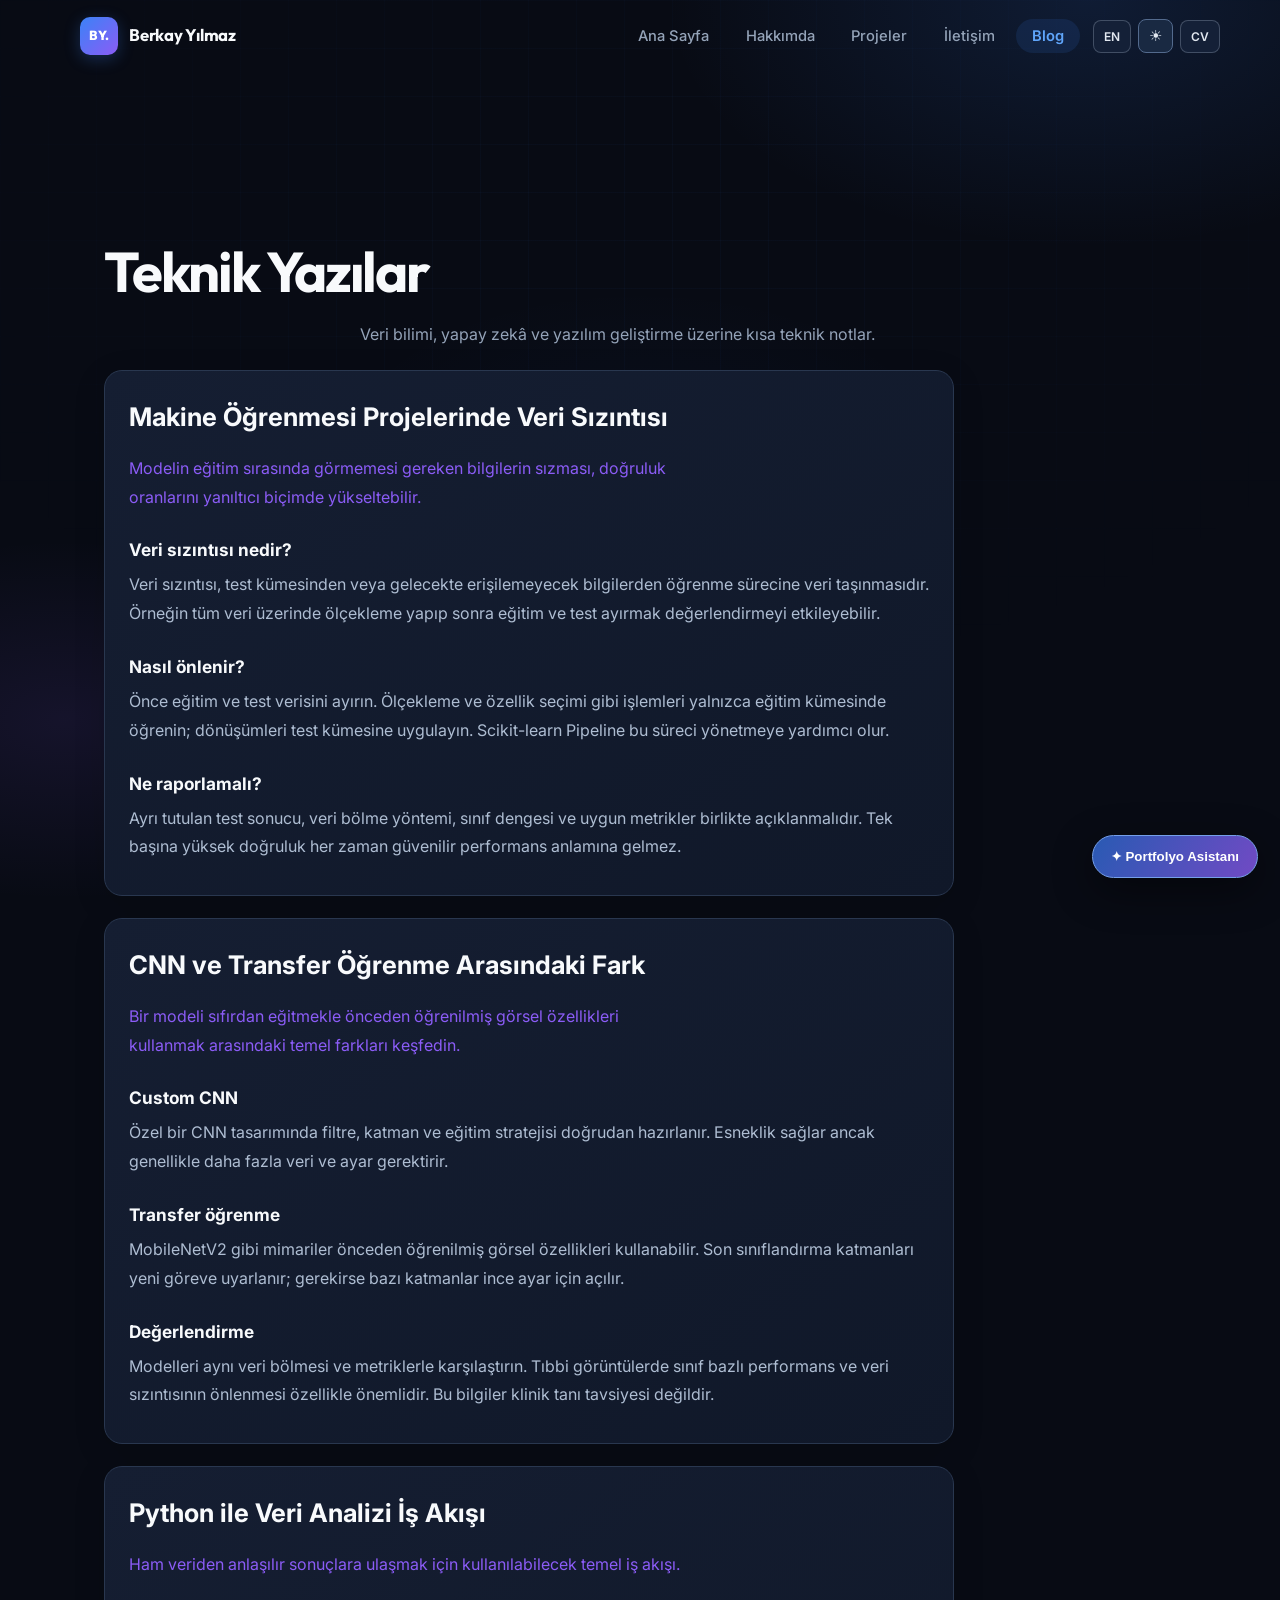
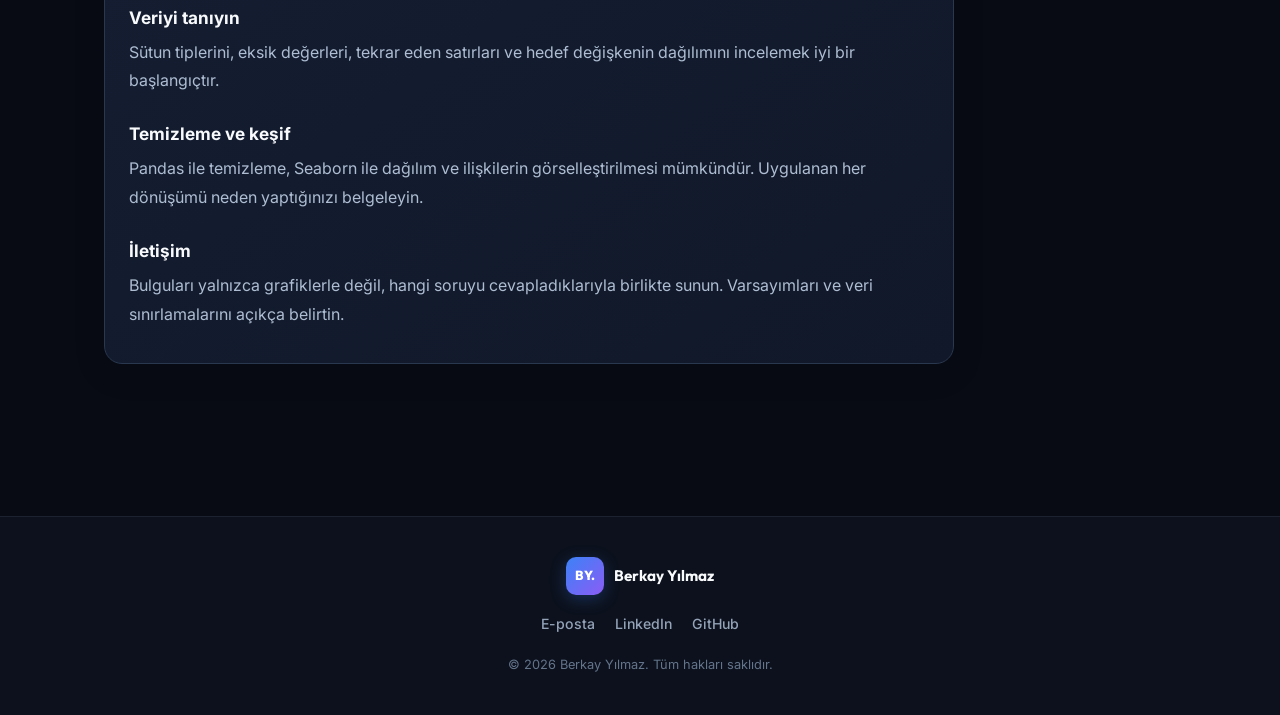
==== blog.html @ 97211843 "Add files via upload" ====
<!DOCTYPE html>

<html lang="tr">
<head><script>try{document.documentElement.dataset.theme=localStorage.getItem('berkay-theme')==='light'?'light':'dark'}catch(e){document.documentElement.dataset.theme='dark'}</script>
<meta charset="utf-8"/>
<meta content="width=device-width, initial-scale=1.0" name="viewport"/>
<meta content="Berkay Yılmaz — Düzce Üniversitesi YBS 4. sınıf öğrencisi. Veri bilimi, makine öğrenmesi ve yapay zekâ odaklı portfolyo." name="description"/>
<meta content="Berkay Yılmaz" name="author"/>
<meta content="#080B14" name="theme-color"/>
<link href="https://berkayylmz53.github.io/berkayyilmaz/" rel="canonical"/>
<meta content="website" property="og:type"/>
<meta content="tr_TR" property="og:locale"/>
<meta content="https://berkayylmz53.github.io/berkayyilmaz/" property="og:url"/>
<meta content="Berkay Yılmaz | Veri Bilimi &amp; Yapay Zekâ Portfolyosu" property="og:title"/>
<meta content="Yönetim Bilişim Sistemleri 4. sınıf öğrencisi. Makine öğrenmesi, veri analizi ve yapay zekâ projeleri." property="og:description"/>
<meta content="https://berkayylmz53.github.io/berkayyilmaz/profil.jpg" property="og:image"/>
<meta content="summary" name="twitter:card"/>
<meta content="Berkay Yılmaz | Portfolyo" name="twitter:title"/>
<meta content="Veri bilimi ve yapay zekâ odaklı kişisel portfolyo." name="twitter:description"/>
<title>Teknik Yazılar | Berkay Yılmaz</title>
<link href="assets/favicon.svg" rel="icon" type="image/svg+xml"/>
<link href="https://fonts.googleapis.com" rel="preconnect"/>
<link crossorigin="" href="https://fonts.gstatic.com" rel="preconnect"/>
<link href="https://fonts.googleapis.com/css2?family=Inter:wght@400;500;600&amp;family=JetBrains+Mono:wght@500&amp;family=Outfit:wght@600;700;800&amp;display=swap" rel="stylesheet"/>
<link href="style.css" rel="stylesheet"/>
</head>
<body>
<div aria-hidden="true" class="nav-overlay"></div>
<header class="site-header">
<div class="nav-inner">
<a aria-label="Berkay Yılmaz — Ana Sayfa" class="brand" href="index.html">
<span aria-hidden="true" class="brand-mono">BY.</span>
<span class="brand-text">Berkay Yılmaz</span>
</a>
<button aria-controls="primary-nav" aria-expanded="false" aria-label="Menüyü aç/kapat" class="nav-toggle-btn" type="button">
<svg aria-hidden="true" class="icon-menu" fill="none" height="22" stroke="currentColor" stroke-linecap="round" stroke-width="2" viewbox="0 0 24 24" width="22">
<line x1="3" x2="21" y1="6" y2="6"></line><line x1="3" x2="21" y1="12" y2="12"></line><line x1="3" x2="21" y1="18" y2="18"></line>
</svg>
<svg aria-hidden="true" class="icon-close" fill="none" height="22" stroke="currentColor" stroke-linecap="round" stroke-width="2" viewbox="0 0 24 24" width="22">
<line x1="6" x2="18" y1="6" y2="18"></line><line x1="6" x2="18" y1="18" y2="6"></line>
</svg>
</button>
<ul class="nav-links" id="primary-nav">
<li><a class="" data-translate="Ana Sayfa" href="index.html">Ana Sayfa</a></li>
<li><a class="" data-translate="Hakkımda" href="hakkimda.html">Hakkımda</a></li>
<li><a class="" data-translate="Projeler" href="projeler.html">Projeler</a></li>
<li><a class="" data-translate="İletişim" href="#iletisim">İletişim</a></li><li><a class="active" href="blog.html">Blog</a></li>
</ul>
</div>
<div class="header-extras"><button aria-label="Switch language" class="lang-switch" id="lang-switch" type="button">EN</button><button aria-label="Açık ve koyu temayı değiştir" class="theme-switch" id="theme-switch" title="Temayı değiştir" type="button">☀</button><a class="mini-cv" href="hakkimda.html#cv">CV</a></div>
</header>
<main class="blog-main" id="content"><section class="container extras-section"><h1 data-blog-en="Technical Articles" data-blog-tr="Teknik Yazılar">Teknik Yazılar</h1><p class="section-desc" data-blog-en="Short technical notes on data science, AI and software development." data-blog-tr="Veri bilimi, yapay zekâ ve yazılım geliştirme üzerine kısa teknik notlar.">Veri bilimi, yapay zekâ ve yazılım geliştirme üzerine kısa teknik notlar.</p><article class="info-card blog-article" id="ml"><h2 data-blog-en="Data Leakage in Machine Learning Projects" data-blog-tr="Makine Öğrenmesi Projelerinde Veri Sızıntısı">Makine Öğrenmesi Projelerinde Veri Sızıntısı</h2><p class="section-desc" data-blog-en="When test information leaks into training, accuracy can look better than a model’s real-world performance." data-blog-tr="Modelin eğitim sırasında görmemesi gereken bilgilerin sızması, doğruluk oranlarını yanıltıcı biçimde yükseltebilir.">Modelin eğitim sırasında görmemesi gereken bilgilerin sızması, doğruluk oranlarını yanıltıcı biçimde yükseltebilir.</p><h3 data-blog-en="What is data leakage?" data-blog-tr="Veri sızıntısı nedir?">Veri sızıntısı nedir?</h3><p data-blog-en="Data leakage happens when training inadvertently uses information from a test set or the future. For example, scaling all data before splitting may contaminate evaluation." data-blog-tr="Veri sızıntısı, test kümesinden veya gelecekte erişilemeyecek bilgilerden öğrenme sürecine veri taşınmasıdır. Örneğin tüm veri üzerinde ölçekleme yapıp sonra eğitim ve test ayırmak değerlendirmeyi etkileyebilir.">Veri sızıntısı, test kümesinden veya gelecekte erişilemeyecek bilgilerden öğrenme sürecine veri taşınmasıdır. Örneğin tüm veri üzerinde ölçekleme yapıp sonra eğitim ve test ayırmak değerlendirmeyi etkileyebilir.</p><h3 data-blog-en="How can it be prevented?" data-blog-tr="Nasıl önlenir?">Nasıl önlenir?</h3><p data-blog-en="Split train and test data first. Fit preprocessing and feature selection only on the training split, then transform the test set. Scikit-learn pipelines help manage this safely." data-blog-tr="Önce eğitim ve test verisini ayırın. Ölçekleme ve özellik seçimi gibi işlemleri yalnızca eğitim kümesinde öğrenin; dönüşümleri test kümesine uygulayın. Scikit-learn Pipeline bu süreci yönetmeye yardımcı olur.">Önce eğitim ve test verisini ayırın. Ölçekleme ve özellik seçimi gibi işlemleri yalnızca eğitim kümesinde öğrenin; dönüşümleri test kümesine uygulayın. Scikit-learn Pipeline bu süreci yönetmeye yardımcı olur.</p><h3 data-blog-en="What should you report?" data-blog-tr="Ne raporlamalı?">Ne raporlamalı?</h3><p data-blog-en="Report the held-out test result, splitting approach, class balance and appropriate evaluation metrics. High accuracy alone does not always imply reliable performance." data-blog-tr="Ayrı tutulan test sonucu, veri bölme yöntemi, sınıf dengesi ve uygun metrikler birlikte açıklanmalıdır. Tek başına yüksek doğruluk her zaman güvenilir performans anlamına gelmez.">Ayrı tutulan test sonucu, veri bölme yöntemi, sınıf dengesi ve uygun metrikler birlikte açıklanmalıdır. Tek başına yüksek doğruluk her zaman güvenilir performans anlamına gelmez.</p></article><article class="info-card blog-article" id="cnn"><h2 data-blog-en="CNNs vs Transfer Learning" data-blog-tr="CNN ve Transfer Öğrenme Arasındaki Fark">CNN ve Transfer Öğrenme Arasındaki Fark</h2><p class="section-desc" data-blog-en="Explore the difference between training a CNN from scratch and reusing pretrained visual features." data-blog-tr="Bir modeli sıfırdan eğitmekle önceden öğrenilmiş görsel özellikleri kullanmak arasındaki temel farkları keşfedin.">Bir modeli sıfırdan eğitmekle önceden öğrenilmiş görsel özellikleri kullanmak arasındaki temel farkları keşfedin.</p><h3 data-blog-en="Custom CNN" data-blog-tr="Custom CNN">Custom CNN</h3><p data-blog-en="A custom CNN gives you direct control of layers, filters and training strategy. This offers flexibility but usually requires more data and tuning." data-blog-tr="Özel bir CNN tasarımında filtre, katman ve eğitim stratejisi doğrudan hazırlanır. Esneklik sağlar ancak genellikle daha fazla veri ve ayar gerektirir.">Özel bir CNN tasarımında filtre, katman ve eğitim stratejisi doğrudan hazırlanır. Esneklik sağlar ancak genellikle daha fazla veri ve ayar gerektirir.</p><h3 data-blog-en="Transfer learning" data-blog-tr="Transfer öğrenme">Transfer öğrenme</h3><p data-blog-en="Architectures such as MobileNetV2 can reuse pretrained image representations. Their classification layers are adapted to a new task, with optional fine-tuning." data-blog-tr="MobileNetV2 gibi mimariler önceden öğrenilmiş görsel özellikleri kullanabilir. Son sınıflandırma katmanları yeni göreve uyarlanır; gerekirse bazı katmanlar ince ayar için açılır.">MobileNetV2 gibi mimariler önceden öğrenilmiş görsel özellikleri kullanabilir. Son sınıflandırma katmanları yeni göreve uyarlanır; gerekirse bazı katmanlar ince ayar için açılır.</p><h3 data-blog-en="Evaluation" data-blog-tr="Değerlendirme">Değerlendirme</h3><p data-blog-en="Compare models with the same data split and metrics. Per-class performance and leakage prevention matter especially in medical imaging. This is not clinical diagnostic advice." data-blog-tr="Modelleri aynı veri bölmesi ve metriklerle karşılaştırın. Tıbbi görüntülerde sınıf bazlı performans ve veri sızıntısının önlenmesi özellikle önemlidir. Bu bilgiler klinik tanı tavsiyesi değildir.">Modelleri aynı veri bölmesi ve metriklerle karşılaştırın. Tıbbi görüntülerde sınıf bazlı performans ve veri sızıntısının önlenmesi özellikle önemlidir. Bu bilgiler klinik tanı tavsiyesi değildir.</p></article><article class="info-card blog-article" id="python"><h2 data-blog-en="A Practical Python Data Analysis Workflow" data-blog-tr="Python ile Veri Analizi İş Akışı">Python ile Veri Analizi İş Akışı</h2><p class="section-desc" data-blog-en="A practical workflow for moving from raw datasets to understandable insights." data-blog-tr="Ham veriden anlaşılır sonuçlara ulaşmak için kullanılabilecek temel iş akışı.">Ham veriden anlaşılır sonuçlara ulaşmak için kullanılabilecek temel iş akışı.</p><h3 data-blog-en="Explore the data" data-blog-tr="Veriyi tanıyın">Veriyi tanıyın</h3><p data-blog-en="Start by inspecting column types, missing values, duplicated rows and the target distribution." data-blog-tr="Sütun tiplerini, eksik değerleri, tekrar eden satırları ve hedef değişkenin dağılımını incelemek iyi bir başlangıçtır.">Sütun tiplerini, eksik değerleri, tekrar eden satırları ve hedef değişkenin dağılımını incelemek iyi bir başlangıçtır.</p><h3 data-blog-en="Cleaning and exploration" data-blog-tr="Temizleme ve keşif">Temizleme ve keşif</h3><p data-blog-en="Use Pandas for cleaning and Seaborn to visualise distributions and relationships. Document why each transformation was applied." data-blog-tr="Pandas ile temizleme, Seaborn ile dağılım ve ilişkilerin görselleştirilmesi mümkündür. Uygulanan her dönüşümü neden yaptığınızı belgeleyin.">Pandas ile temizleme, Seaborn ile dağılım ve ilişkilerin görselleştirilmesi mümkündür. Uygulanan her dönüşümü neden yaptığınızı belgeleyin.</p><h3 data-blog-en="Communication" data-blog-tr="İletişim">İletişim</h3><p data-blog-en="Show not just charts but which questions they answer. State assumptions and data limitations clearly." data-blog-tr="Bulguları yalnızca grafiklerle değil, hangi soruyu cevapladıklarıyla birlikte sunun. Varsayımları ve veri sınırlamalarını açıkça belirtin.">Bulguları yalnızca grafiklerle değil, hangi soruyu cevapladıklarıyla birlikte sunun. Varsayımları ve veri sınırlamalarını açıkça belirtin.</p></article></section></main>
<footer class="site-footer">
<div class="footer-inner">
<div class="footer-brand">
<span aria-hidden="true" class="brand-mono">BY.</span>
                Berkay Yılmaz
            </div>
<div class="footer-links">
<a data-translate="E-posta" href="mailto:berkayy580@gmail.com">E-posta</a>
<a href="https://www.linkedin.com/in/berkay-yilmaz-253ab0292/" rel="noopener noreferrer" target="_blank">LinkedIn</a>
<a href="https://github.com/BerkayYLMZ53" rel="noopener noreferrer" target="_blank">GitHub</a>
</div>
<p class="footer-copy">© <span data-year="">2026</span> Berkay Yılmaz. Tüm hakları saklıdır.</p>
</div>
</footer>
<button aria-controls="assistant-panel" aria-expanded="false" data-i18n="assistantButton" id="assistant-launch" type="button">✦ Portfolyo Asistanı</button><aside aria-label="Portfolyo bilgi asistanı" hidden="" id="assistant-panel"><div class="assistant-head"><strong data-i18n="assistantTitle">Berkay · Portfolyo Rehberi</strong><button aria-label="Sohbeti kapat" id="assistant-close" type="button">×</button></div><p class="assistant-context" data-i18n="assistantNotice">Site ve projeler hakkındaki kayıtlı bilgileri arar; gerçek bir üretken yapay zekâ modeli değildir.</p><div aria-live="polite" id="assistant-messages" role="log"></div><div class="assistant-suggestions"><button data-question="Berkay hangi teknolojileri biliyor?">Teknolojiler</button><button data-question="Hangi projeleri geliştirdi?" data-translate="Projeler">Projeler</button><button data-question="Sertifikaları neler?">Sertifikalar</button></div><form id="assistant-form"><label class="sr-only" data-translate="Sorunuz" for="assistant-input">Sorunuz</label><input id="assistant-input" maxlength="250" placeholder="Berkay hakkında soru sor…" required=""/><button aria-label="Gönder" type="submit">➤</button></form></aside>
<script defer="" src="script.js"></script>
<script defer="" src="enhancements.js"></script>
<script defer="" src="theme.js"></script>
</body>
</html>
---- style.css ----
/* ═══════════════════════════════════════════
   Berkay Yılmaz Portfolio — Premium Dark Theme
   ═══════════════════════════════════════════ */

:root {
  /* Surfaces */
  --bg-deep: #080B14;
  --bg-surface: #101624;
  --bg-card: #151C2E;
  --bg-elevated: #1A2336;
  --bg-muted: #1E293B;

  /* Text */
  --text-primary: #F8FAFC;
  --text-secondary: #94A3B8;
  --text-muted: #64748B;

  /* Accents */
  --primary: #3B82F6;
  --primary-hover: #60A5FA;
  --primary-soft: rgba(59, 130, 246, 0.12);
  --primary-glow: rgba(59, 130, 246, 0.28);
  --accent: #8B5CF6;
  --accent-soft: rgba(139, 92, 246, 0.12);
  --accent-glow: rgba(139, 92, 246, 0.25);
  --gradient: linear-gradient(135deg, #3B82F6 0%, #8B5CF6 100%);
  --gradient-soft: linear-gradient(135deg, rgba(59, 130, 246, 0.15), rgba(139, 92, 246, 0.12));

  /* Borders & glass */
  --border: rgba(148, 163, 184, 0.12);
  --border-strong: rgba(148, 163, 184, 0.22);
  --glass-bg: rgba(16, 22, 36, 0.72);
  --glass-border: rgba(148, 163, 184, 0.14);

  /* Radii */
  --radius-sm: 8px;
  --radius-md: 14px;
  --radius-lg: 20px;
  --radius-xl: 28px;
  --radius-full: 9999px;

  /* Shadows */
  --shadow-sm: 0 2px 8px rgba(0, 0, 0, 0.25);
  --shadow-md: 0 8px 32px rgba(0, 0, 0, 0.35);
  --shadow-glow: 0 0 40px rgba(59, 130, 246, 0.12);
  --shadow-card: 0 4px 24px rgba(0, 0, 0, 0.3);

  /* Layout */
  --nav-height: 72px;
  --container: 1120px;
  --transition: 0.28s cubic-bezier(0.4, 0, 0.2, 1);

  /* Typography */
  --font-display: "Outfit", system-ui, sans-serif;
  --font-body: "Inter", system-ui, sans-serif;
  --font-mono: "JetBrains Mono", "Fira Code", monospace;
}

/* ── Reset ── */
*, *::before, *::after { box-sizing: border-box; }

html { scroll-behavior: smooth; }

body {
  margin: 0;
  min-height: 100vh;
  font-family: var(--font-body);
  color: var(--text-primary);
  background: var(--bg-deep);
  line-height: 1.7;
  overflow-x: hidden;
  -webkit-font-smoothing: antialiased;
  display: flex;
  flex-direction: column;
}

body.nav-open,
body.modal-open { overflow: hidden; }

img { max-width: 100%; height: auto; display: block; }

a { color: inherit; }

/* Ambient background */
body::before {
  content: "";
  position: fixed;
  inset: 0;
  z-index: -2;
  background:
    radial-gradient(ellipse 60% 50% at 85% 0%, rgba(59, 130, 246, 0.14) 0%, transparent 55%),
    radial-gradient(ellipse 50% 40% at 5% 80%, rgba(139, 92, 246, 0.1) 0%, transparent 50%),
    radial-gradient(ellipse 40% 30% at 50% 50%, rgba(59, 130, 246, 0.04) 0%, transparent 60%),
    var(--bg-deep);
  animation: ambient-shift 18s ease-in-out infinite alternate;
}

body::after {
  content: "";
  position: fixed;
  inset: 0;
  z-index: -1;
  background-image:
    linear-gradient(rgba(59, 130, 246, 0.035) 1px, transparent 1px),
    linear-gradient(90deg, rgba(59, 130, 246, 0.035) 1px, transparent 1px);
  background-size: 48px 48px;
  mask-image: radial-gradient(ellipse 85% 70% at 50% 25%, black 15%, transparent 75%);
  pointer-events: none;
}

@keyframes ambient-shift {
  from { filter: hue-rotate(0deg); }
  to { filter: hue-rotate(12deg); }
}

/* ── Typography helpers ── */
.gradient-text {
  background: var(--gradient);
  -webkit-background-clip: text;
  background-clip: text;
  -webkit-text-fill-color: transparent;
}

/* ── Layout ── */
.container {
  width: 100%;
  max-width: var(--container);
  margin: 0 auto;
  padding: 0 1.5rem;
}

.page-section {
  padding: 4.5rem 0 5.5rem;
}

main { flex: 1; }

/* ── Navigation ── */
.site-header {
  position: sticky;
  top: 0;
  z-index: 300;
  height: var(--nav-height);
  display: flex;
  align-items: center;
  padding: 0 1.5rem;
  background: transparent;
  border-bottom: 1px solid transparent;
  transition: background var(--transition), border-color var(--transition), box-shadow var(--transition);
}

.site-header.is-scrolled {
  background: var(--glass-bg);
  backdrop-filter: blur(18px) saturate(1.4);
  -webkit-backdrop-filter: blur(18px) saturate(1.4);
  border-bottom-color: var(--glass-border);
  box-shadow: var(--shadow-sm);
}

.nav-inner {
  width: 100%;
  max-width: var(--container);
  margin: 0 auto;
  display: flex;
  align-items: center;
  justify-content: space-between;
  gap: 1rem;
}

.brand {
  display: flex;
  align-items: center;
  gap: 0.7rem;
  text-decoration: none;
  color: var(--text-primary);
  font-family: var(--font-display);
  font-weight: 700;
  font-size: 1.05rem;
  letter-spacing: -0.02em;
}

.brand-mono {
  width: 38px;
  height: 38px;
  display: grid;
  place-items: center;
  border-radius: 10px;
  background: var(--gradient);
  color: #fff;
  font-family: var(--font-display);
  font-weight: 800;
  font-size: 0.82rem;
  letter-spacing: -0.04em;
  box-shadow: 0 4px 16px var(--primary-glow);
  flex-shrink: 0;
}

.brand-text { display: none; }

@media (min-width: 480px) {
  .brand-text { display: inline; }
}

.nav-toggle-btn {
  display: none;
  align-items: center;
  justify-content: center;
  width: 44px;
  height: 44px;
  border: 1px solid var(--border);
  border-radius: var(--radius-sm);
  background: var(--bg-surface);
  color: var(--text-primary);
  cursor: pointer;
  transition: border-color var(--transition), background var(--transition);
}

.nav-toggle-btn:hover {
  border-color: var(--border-strong);
  background: var(--bg-elevated);
}

.nav-toggle-btn .icon-close { display: none; }
.nav-toggle-btn[aria-expanded="true"] .icon-menu { display: none; }
.nav-toggle-btn[aria-expanded="true"] .icon-close { display: block; }

.nav-links {
  display: flex;
  align-items: center;
  gap: 0.3rem;
  list-style: none;
  margin: 0;
  padding: 0;
}

.nav-links a {
  text-decoration: none;
  color: var(--text-secondary);
  font-weight: 500;
  font-size: 0.92rem;
  padding: 0.5rem 1rem;
  border-radius: var(--radius-full);
  transition: color var(--transition), background var(--transition);
}

.nav-links a:hover {
  color: var(--text-primary);
  background: var(--primary-soft);
}

.nav-links a.active {
  color: var(--primary-hover);
  background: var(--primary-soft);
  font-weight: 600;
}

.nav-overlay {
  display: none;
  position: fixed;
  inset: 0;
  background: rgba(8, 11, 20, 0.55);
  z-index: 250;
  opacity: 0;
  pointer-events: none;
  transition: opacity var(--transition);
}

.nav-overlay.is-visible {
  opacity: 1;
  pointer-events: auto;
}

/* ── Buttons ── */
.btn {
  display: inline-flex;
  align-items: center;
  justify-content: center;
  gap: 0.5rem;
  padding: 0.85rem 1.6rem;
  font-family: var(--font-body);
  font-size: 0.92rem;
  font-weight: 600;
  text-decoration: none;
  border-radius: var(--radius-full);
  border: 1px solid transparent;
  cursor: pointer;
  transition: transform var(--transition), box-shadow var(--transition), background var(--transition), border-color var(--transition), color var(--transition);
}

.btn-primary {
  background: var(--gradient);
  color: #fff;
  box-shadow: 0 4px 20px var(--primary-glow);
}

.btn-primary:hover {
  transform: translateY(-2px);
  box-shadow: 0 8px 28px var(--primary-glow);
}

.btn-ghost {
  background: rgba(255, 255, 255, 0.03);
  color: var(--text-primary);
  border-color: var(--border-strong);
}

.btn-ghost:hover {
  border-color: rgba(59, 130, 246, 0.45);
  color: var(--primary-hover);
  background: var(--primary-soft);
  transform: translateY(-2px);
}

.btn-sm {
  padding: 0.55rem 1rem;
  font-size: 0.82rem;
}

/* ── Section headers ── */
.section-header {
  text-align: center;
  margin-bottom: 2.75rem;
}

.section-header.left {
  text-align: left;
}

.section-label {
  display: inline-flex;
  align-items: center;
  gap: 0.4rem;
  font-family: var(--font-mono);
  font-size: 0.74rem;
  font-weight: 600;
  letter-spacing: 0.08em;
  text-transform: uppercase;
  color: var(--primary);
  margin-bottom: 0.7rem;
}

.section-label::before {
  content: "//";
  color: var(--accent);
}

.section-title {
  font-family: var(--font-display);
  font-size: clamp(1.7rem, 4vw, 2.4rem);
  font-weight: 700;
  letter-spacing: -0.03em;
  margin: 0;
  color: var(--text-primary);
  line-height: 1.2;
}

.section-desc {
  color: var(--text-secondary);
  max-width: 560px;
  margin: 0.85rem auto 0;
  font-size: 1rem;
}

.section-header.left .section-desc {
  margin-left: 0;
}

/* ── Hero (index) ── */
.hero {
  position: relative;
  min-height: calc(100vh - var(--nav-height));
  display: grid;
  align-items: center;
  padding: 3.5rem 0 4.5rem;
}

.hero-grid {
  display: grid;
  grid-template-columns: 1.1fr 0.9fr;
  gap: 3rem;
  align-items: center;
}

.hero-badge {
  display: inline-flex;
  align-items: center;
  gap: 0.55rem;
  padding: 0.4rem 1rem 0.4rem 0.75rem;
  background: var(--primary-soft);
  border: 1px solid rgba(59, 130, 246, 0.28);
  border-radius: var(--radius-full);
  font-family: var(--font-mono);
  font-size: 0.76rem;
  font-weight: 500;
  color: var(--primary-hover);
  margin-bottom: 1.4rem;
}

.hero-badge::before {
  content: "";
  width: 7px;
  height: 7px;
  border-radius: 50%;
  background: #34D399;
  box-shadow: 0 0 8px rgba(52, 211, 153, 0.7);
}

.hero-content h1 {
  font-family: var(--font-display);
  font-size: clamp(2.35rem, 5.5vw, 3.75rem);
  font-weight: 800;
  line-height: 1.08;
  letter-spacing: -0.035em;
  margin: 0 0 1rem;
}

.hero-role {
  font-size: clamp(0.98rem, 2vw, 1.15rem);
  color: var(--primary-hover);
  font-weight: 600;
  margin: 0 0 1rem;
}

.hero-lead {
  font-size: clamp(0.98rem, 2vw, 1.08rem);
  color: var(--text-secondary);
  max-width: 540px;
  margin: 0 0 1.75rem;
  line-height: 1.75;
}

.hero-actions {
  display: flex;
  flex-wrap: wrap;
  gap: 0.85rem;
  margin-bottom: 1.75rem;
}

.hero-tags {
  display: flex;
  flex-wrap: wrap;
  gap: 0.45rem;
}

.tag {
  display: inline-flex;
  align-items: center;
  padding: 0.32rem 0.8rem;
  background: var(--bg-card);
  border: 1px solid var(--border);
  border-radius: var(--radius-full);
  font-family: var(--font-mono);
  font-size: 0.72rem;
  font-weight: 500;
  color: var(--text-secondary);
  transition: border-color var(--transition), color var(--transition);
}

.tag::before {
  content: "#";
  color: var(--primary);
  margin-right: 0.2rem;
  font-weight: 600;
}

.tag:hover {
  border-color: rgba(59, 130, 246, 0.4);
  color: var(--primary-hover);
}

/* Hero visual — code editor deco */
.hero-visual {
  position: relative;
}

.hero-visual-glow {
  position: absolute;
  inset: 10% 5%;
  background: radial-gradient(circle, rgba(59, 130, 246, 0.22), transparent 70%);
  filter: blur(30px);
  z-index: 0;
  pointer-events: none;
}

.code-window {
  position: relative;
  z-index: 1;
  background: var(--bg-card);
  border: 1px solid var(--border-strong);
  border-radius: var(--radius-lg);
  overflow: hidden;
  box-shadow: var(--shadow-md), var(--shadow-glow);
  backdrop-filter: blur(8px);
}

.code-window-bar {
  display: flex;
  align-items: center;
  gap: 0.45rem;
  padding: 0.85rem 1rem;
  background: var(--bg-surface);
  border-bottom: 1px solid var(--border);
}

.code-dot {
  width: 10px;
  height: 10px;
  border-radius: 50%;
}

.code-dot.r { background: #F87171; }
.code-dot.y { background: #FBBF24; }
.code-dot.g { background: #34D399; }

.code-filename {
  margin-left: 0.6rem;
  font-family: var(--font-mono);
  font-size: 0.72rem;
  color: var(--text-muted);
}

.code-body {
  padding: 1.15rem 1.25rem 1.35rem;
  font-family: var(--font-mono);
  font-size: 0.78rem;
  line-height: 1.7;
  color: var(--text-secondary);
  overflow-x: auto;
}

.code-body .kw { color: #C084FC; }
.code-body .fn { color: #60A5FA; }
.code-body .str { color: #34D399; }
.code-body .num { color: #FBBF24; }
.code-body .cm { color: var(--text-muted); }
.code-body .var { color: #F8FAFC; }

.tech-float {
  position: absolute;
  z-index: 2;
  display: flex;
  align-items: center;
  gap: 0.55rem;
  padding: 0.65rem 0.9rem;
  background: var(--glass-bg);
  border: 1px solid var(--glass-border);
  border-radius: var(--radius-md);
  backdrop-filter: blur(12px);
  -webkit-backdrop-filter: blur(12px);
  box-shadow: var(--shadow-sm);
  font-size: 0.78rem;
  font-weight: 600;
  color: var(--text-primary);
  animation: float-y 5s ease-in-out infinite;
}

.tech-float span {
  width: 28px;
  height: 28px;
  display: grid;
  place-items: center;
  border-radius: 8px;
  background: var(--primary-soft);
  color: var(--primary-hover);
  font-family: var(--font-mono);
  font-size: 0.68rem;
}

.tech-float.one { top: -12px; right: -8px; animation-delay: 0s; }
.tech-float.two { bottom: 18%; left: -16px; animation-delay: 1.2s; }
.tech-float.three { bottom: -14px; right: 12%; animation-delay: 2.1s; }

@keyframes float-y {
  0%, 100% { transform: translateY(0); }
  50% { transform: translateY(-8px); }
}

.mini-chart {
  margin-top: 1rem;
  padding: 0.85rem 1rem;
  background: rgba(8, 11, 20, 0.45);
  border: 1px solid var(--border);
  border-radius: var(--radius-md);
}

.mini-chart-label {
  font-family: var(--font-mono);
  font-size: 0.68rem;
  color: var(--text-muted);
  margin-bottom: 0.55rem;
}

.mini-bars {
  display: flex;
  align-items: flex-end;
  gap: 0.4rem;
  height: 52px;
}

.mini-bars span {
  flex: 1;
  border-radius: 4px 4px 0 0;
  background: var(--gradient);
  opacity: 0.85;
  animation: bar-grow 1.2s ease-out both;
}

.mini-bars span:nth-child(1) { height: 35%; animation-delay: 0.1s; }
.mini-bars span:nth-child(2) { height: 55%; animation-delay: 0.2s; }
.mini-bars span:nth-child(3) { height: 42%; animation-delay: 0.3s; }
.mini-bars span:nth-child(4) { height: 78%; animation-delay: 0.4s; }
.mini-bars span:nth-child(5) { height: 62%; animation-delay: 0.5s; }
.mini-bars span:nth-child(6) { height: 90%; animation-delay: 0.6s; }

@keyframes bar-grow {
  from { transform: scaleY(0); transform-origin: bottom; opacity: 0; }
  to { transform: scaleY(1); opacity: 0.85; }
}

/* ── Home sections ── */
.home-section {
  padding: 4.5rem 0;
}

.home-section.alt {
  background: linear-gradient(180deg, transparent, rgba(16, 22, 36, 0.55), transparent);
}

.expertise-grid {
  display: grid;
  grid-template-columns: repeat(4, 1fr);
  gap: 1.15rem;
}

.expertise-card {
  background: var(--bg-card);
  border: 1px solid var(--border);
  border-radius: var(--radius-md);
  padding: 1.5rem;
  transition: transform var(--transition), border-color var(--transition), box-shadow var(--transition);
}

.expertise-card:hover {
  transform: translateY(-4px);
  border-color: rgba(59, 130, 246, 0.35);
  box-shadow: var(--shadow-card), 0 0 0 1px rgba(59, 130, 246, 0.08);
}

.expertise-icon {
  width: 42px;
  height: 42px;
  display: grid;
  place-items: center;
  border-radius: var(--radius-sm);
  background: var(--gradient-soft);
  border: 1px solid rgba(59, 130, 246, 0.2);
  color: var(--primary-hover);
  margin-bottom: 1rem;
}

.expertise-card h3 {
  font-family: var(--font-display);
  font-size: 1.05rem;
  font-weight: 600;
  margin: 0 0 0.5rem;
  letter-spacing: -0.01em;
}

.expertise-card p {
  margin: 0;
  color: var(--text-secondary);
  font-size: 0.88rem;
  line-height: 1.65;
}

.featured-grid {
  display: grid;
  grid-template-columns: repeat(2, 1fr);
  gap: 1.15rem;
}

.about-preview {
  display: grid;
  grid-template-columns: 180px 1fr;
  gap: 2rem;
  align-items: center;
  background: var(--bg-card);
  border: 1px solid var(--border);
  border-radius: var(--radius-lg);
  padding: 2rem;
  box-shadow: var(--shadow-card);
}

.about-preview-img {
  width: 160px;
  height: 160px;
  border-radius: 50%;
  object-fit: cover;
  border: 3px solid var(--bg-surface);
  box-shadow: 0 0 0 3px rgba(59, 130, 246, 0.45), var(--shadow-md);
  margin: 0 auto;
}

.about-preview h3 {
  font-family: var(--font-display);
  font-size: 1.45rem;
  margin: 0 0 0.65rem;
}

.about-preview p {
  color: var(--text-secondary);
  margin: 0 0 1.25rem;
  font-size: 0.95rem;
}

.contact-section {
  text-align: center;
}

.contact-links {
  display: flex;
  flex-wrap: wrap;
  justify-content: center;
  gap: 0.85rem;
  margin-top: 1.75rem;
}

.contact-chip {
  display: inline-flex;
  align-items: center;
  gap: 0.55rem;
  padding: 0.85rem 1.25rem;
  background: var(--bg-card);
  border: 1px solid var(--border);
  border-radius: var(--radius-full);
  text-decoration: none;
  color: var(--text-primary);
  font-weight: 500;
  font-size: 0.9rem;
  transition: transform var(--transition), border-color var(--transition), box-shadow var(--transition);
}

.contact-chip:hover {
  transform: translateY(-2px);
  border-color: rgba(59, 130, 246, 0.4);
  box-shadow: var(--shadow-glow);
}

.contact-chip svg {
  color: var(--primary-hover);
  flex-shrink: 0;
}

/* ── Profile / About ── */
.profile-layout {
  display: grid;
  grid-template-columns: 280px 1fr;
  gap: 2.5rem;
  align-items: start;
  margin-bottom: 3rem;
}

.profile-aside {
  position: sticky;
  top: calc(var(--nav-height) + 1.5rem);
  background: var(--bg-card);
  border: 1px solid var(--border);
  border-radius: var(--radius-lg);
  padding: 1.75rem;
  text-align: center;
  box-shadow: var(--shadow-card);
}

.profile-img-wrap {
  position: relative;
  width: 168px;
  height: 168px;
  margin: 0 auto 1.25rem;
}

.profile-img-wrap::before {
  content: "";
  position: absolute;
  inset: -4px;
  border-radius: 50%;
  background: var(--gradient);
  z-index: 0;
}

.profile-img {
  position: relative;
  z-index: 1;
  width: 100%;
  height: 100%;
  border-radius: 50%;
  object-fit: cover;
  border: 3px solid var(--bg-deep);
}

.profile-name {
  font-family: var(--font-display);
  font-size: 1.45rem;
  font-weight: 700;
  margin: 0 0 0.35rem;
}

.profile-role {
  color: var(--primary-hover);
  font-weight: 600;
  font-size: 0.9rem;
  margin: 0 0 1rem;
}

.profile-meta {
  display: flex;
  flex-direction: column;
  gap: 0.45rem;
}

.profile-meta span {
  display: flex;
  align-items: center;
  justify-content: center;
  gap: 0.4rem;
  padding: 0.4rem 0.75rem;
  background: var(--bg-surface);
  border: 1px solid var(--border);
  border-radius: var(--radius-full);
  color: var(--text-secondary);
  font-size: 0.82rem;
}

.about-stack {
  display: flex;
  flex-direction: column;
  gap: 1.15rem;
}

.content-card {
  background: var(--bg-card);
  border: 1px solid var(--border);
  border-radius: var(--radius-md);
  padding: 1.6rem 1.7rem;
  transition: border-color var(--transition), box-shadow var(--transition);
}

.content-card:hover {
  border-color: rgba(59, 130, 246, 0.28);
  box-shadow: var(--shadow-card);
}

.content-card h3 {
  font-family: var(--font-display);
  font-size: 1.15rem;
  font-weight: 600;
  margin: 0 0 0.75rem;
  letter-spacing: -0.01em;
  display: flex;
  align-items: center;
  gap: 0.65rem;
}

.content-card h4 {
  font-family: var(--font-display);
  font-size: 0.98rem;
  font-weight: 600;
  margin: 1.1rem 0 0.45rem;
  color: var(--primary-hover);
}

.content-card p {
  margin: 0;
  color: var(--text-secondary);
  font-size: 0.93rem;
  line-height: 1.75;
}

.card-icon-badge {
  width: 34px;
  height: 34px;
  display: grid;
  place-items: center;
  border-radius: 9px;
  background: var(--primary-soft);
  color: var(--primary-hover);
  flex-shrink: 0;
}

/* Timeline */
.timeline {
  position: relative;
  margin: 0;
  padding: 0 0 0 1.4rem;
  list-style: none;
}

.timeline::before {
  content: "";
  position: absolute;
  left: 5px;
  top: 6px;
  bottom: 6px;
  width: 2px;
  background: linear-gradient(to bottom, var(--primary), var(--accent));
  opacity: 0.5;
}

.timeline li {
  position: relative;
  padding: 0 0 1.35rem 1.1rem;
}

.timeline li:last-child { padding-bottom: 0; }

.timeline li::before {
  content: "";
  position: absolute;
  left: -1.4rem;
  top: 0.45rem;
  width: 12px;
  height: 12px;
  border-radius: 50%;
  background: var(--bg-deep);
  border: 2px solid var(--primary);
  box-shadow: 0 0 10px var(--primary-glow);
}

.timeline-date {
  font-family: var(--font-mono);
  font-size: 0.72rem;
  color: var(--primary-hover);
  display: block;
  margin-bottom: 0.2rem;
}

.timeline strong {
  display: block;
  font-family: var(--font-display);
  font-size: 0.98rem;
  margin-bottom: 0.2rem;
}

.timeline p {
  margin: 0;
  color: var(--text-secondary);
  font-size: 0.88rem;
}

/* Interests */
.interest-grid {
  display: grid;
  grid-template-columns: repeat(3, 1fr);
  gap: 1.15rem;
  margin-top: 1.5rem;
}

.interest-card {
  background: var(--bg-card);
  border: 1px solid var(--border);
  border-radius: var(--radius-md);
  padding: 1.4rem;
  transition: transform var(--transition), border-color var(--transition);
}

.interest-card:hover {
  transform: translateY(-3px);
  border-color: rgba(139, 92, 246, 0.35);
}

.interest-card h4 {
  font-family: var(--font-display);
  font-size: 1rem;
  margin: 0 0 0.55rem;
  color: var(--text-primary);
}

.interest-card p {
  margin: 0;
  color: var(--text-secondary);
  font-size: 0.88rem;
  line-height: 1.65;
}

/* Skills */
.skills-section {
  margin-top: 3rem;
}

.skills-categories {
  display: grid;
  grid-template-columns: repeat(2, 1fr);
  gap: 1.15rem;
}

.skill-group {
  background: var(--bg-card);
  border: 1px solid var(--border);
  border-radius: var(--radius-md);
  padding: 1.4rem;
}

.skill-group h3 {
  font-family: var(--font-display);
  font-size: 0.98rem;
  margin: 0 0 0.9rem;
  color: var(--text-primary);
}

.skills-grid {
  display: flex;
  flex-wrap: wrap;
  gap: 0.45rem;
}

.skill-pill {
  padding: 0.4rem 0.85rem;
  background: var(--bg-surface);
  border: 1px solid var(--border);
  border-radius: var(--radius-full);
  font-family: var(--font-mono);
  font-size: 0.74rem;
  font-weight: 500;
  color: var(--text-secondary);
  transition: all var(--transition);
}

.skill-pill:hover {
  border-color: rgba(59, 130, 246, 0.4);
  color: var(--primary-hover);
  background: var(--primary-soft);
}

/* ── Projects ── */
.filter-bar {
  display: flex;
  flex-wrap: wrap;
  gap: 0.5rem;
  justify-content: center;
  margin-bottom: 2.25rem;
}

.filter-btn {
  padding: 0.5rem 1rem;
  border-radius: var(--radius-full);
  border: 1px solid var(--border);
  background: var(--bg-card);
  color: var(--text-secondary);
  font-family: var(--font-body);
  font-size: 0.82rem;
  font-weight: 500;
  cursor: pointer;
  transition: all var(--transition);
}

.filter-btn:hover {
  border-color: rgba(59, 130, 246, 0.4);
  color: var(--text-primary);
}

.filter-btn.is-active {
  background: var(--gradient);
  border-color: transparent;
  color: #fff;
  box-shadow: 0 4px 16px var(--primary-glow);
}

.projects-grid {
  display: grid;
  grid-template-columns: repeat(2, 1fr);
  gap: 1.2rem;
}

.project-card {
  display: flex;
  flex-direction: column;
  background: var(--bg-card);
  border: 1px solid var(--border);
  border-radius: var(--radius-md);
  overflow: hidden;
  transition: transform var(--transition), border-color var(--transition), box-shadow var(--transition);
  position: relative;
  height: 100%;
}

.project-card:hover {
  transform: translateY(-4px);
  border-color: rgba(59, 130, 246, 0.35);
  box-shadow: var(--shadow-card), 0 0 0 1px rgba(59, 130, 246, 0.08);
}

.project-card.featured {
  background: linear-gradient(165deg, rgba(59, 130, 246, 0.08) 0%, var(--bg-card) 45%);
  border-color: rgba(59, 130, 246, 0.22);
}

.project-visual {
  height: 120px;
  position: relative;
  overflow: hidden;
  background: var(--bg-surface);
  border-bottom: 1px solid var(--border);
}

.project-visual-inner {
  position: absolute;
  inset: 0;
  display: flex;
  align-items: flex-end;
  justify-content: center;
  padding: 1rem;
  background:
    radial-gradient(circle at 80% 20%, rgba(59, 130, 246, 0.2), transparent 45%),
    radial-gradient(circle at 20% 80%, rgba(139, 92, 246, 0.15), transparent 40%);
}

.project-visual-inner[data-theme="ai"] {
  background:
    radial-gradient(circle at 70% 30%, rgba(139, 92, 246, 0.28), transparent 45%),
    radial-gradient(circle at 25% 70%, rgba(59, 130, 246, 0.18), transparent 40%);
}

.project-visual-inner[data-theme="ml"] {
  background:
    radial-gradient(circle at 30% 40%, rgba(59, 130, 246, 0.25), transparent 45%),
    radial-gradient(circle at 75% 70%, rgba(52, 211, 153, 0.12), transparent 40%);
}

.project-visual-inner[data-theme="data"] {
  background:
    radial-gradient(circle at 60% 40%, rgba(251, 191, 36, 0.15), transparent 45%),
    radial-gradient(circle at 20% 70%, rgba(59, 130, 246, 0.2), transparent 40%);
}

.project-visual-inner[data-theme="software"] {
  background:
    radial-gradient(circle at 40% 30%, rgba(96, 165, 250, 0.22), transparent 45%),
    radial-gradient(circle at 80% 80%, rgba(148, 163, 184, 0.12), transparent 40%);
}

.project-visual-inner[data-theme="other"] {
  background:
    radial-gradient(circle at 50% 40%, rgba(139, 92, 246, 0.18), transparent 45%),
    radial-gradient(circle at 20% 80%, rgba(244, 114, 182, 0.1), transparent 40%);
}

.viz-bars {
  display: flex;
  align-items: flex-end;
  gap: 6px;
  height: 64px;
  width: 70%;
}

.viz-bars i {
  flex: 1;
  border-radius: 3px 3px 0 0;
  background: var(--gradient);
  opacity: 0.75;
  display: block;
}

.viz-bars i:nth-child(1) { height: 40%; }
.viz-bars i:nth-child(2) { height: 65%; }
.viz-bars i:nth-child(3) { height: 50%; }
.viz-bars i:nth-child(4) { height: 85%; }
.viz-bars i:nth-child(5) { height: 70%; }

.featured-badge {
  position: absolute;
  top: 0.85rem;
  right: 0.85rem;
  z-index: 2;
  font-family: var(--font-mono);
  font-size: 0.62rem;
  font-weight: 700;
  letter-spacing: 0.05em;
  text-transform: uppercase;
  color: #fff;
  background: var(--gradient);
  padding: 0.22rem 0.55rem;
  border-radius: var(--radius-full);
}

.project-body {
  display: flex;
  flex-direction: column;
  flex: 1;
  padding: 1.25rem 1.35rem 1.35rem;
}

.project-card-header {
  display: flex;
  align-items: center;
  justify-content: space-between;
  gap: 0.75rem;
  margin-bottom: 0.75rem;
}

.project-category {
  font-family: var(--font-mono);
  font-size: 0.66rem;
  font-weight: 600;
  letter-spacing: 0.04em;
  text-transform: uppercase;
  color: var(--primary-hover);
  padding: 0.22rem 0.55rem;
  background: var(--primary-soft);
  border-radius: var(--radius-full);
}

.project-meta {
  display: inline-flex;
  align-items: center;
  gap: 0.35rem;
  font-family: var(--font-mono);
  font-size: 0.7rem;
  color: var(--text-muted);
}

.project-meta-dot {
  width: 7px;
  height: 7px;
  border-radius: 50%;
  background: #F37626;
  flex-shrink: 0;
}

.project-card h3 {
  font-family: var(--font-display);
  font-size: 1.02rem;
  font-weight: 600;
  margin: 0 0 0.55rem;
  letter-spacing: -0.015em;
  line-height: 1.35;
}

.project-card > .project-body > p,
.project-card .project-desc {
  margin: 0;
  color: var(--text-secondary);
  font-size: 0.88rem;
  line-height: 1.65;
  flex: 1;
}

.card-tags {
  display: flex;
  flex-wrap: wrap;
  gap: 0.35rem;
  margin-top: 0.95rem;
}

.card-tag {
  padding: 0.2rem 0.55rem;
  background: var(--accent-soft);
  border: 1px solid rgba(139, 92, 246, 0.22);
  border-radius: var(--radius-full);
  font-family: var(--font-mono);
  font-size: 0.66rem;
  font-weight: 500;
  color: #C4B5FD;
}

.metric-badge {
  display: inline-flex;
  align-items: center;
  margin-top: 0.75rem;
  padding: 0.28rem 0.65rem;
  background: rgba(52, 211, 153, 0.1);
  border: 1px solid rgba(52, 211, 153, 0.25);
  border-radius: var(--radius-full);
  font-family: var(--font-mono);
  font-size: 0.7rem;
  font-weight: 600;
  color: #34D399;
}

.project-card-footer {
  display: flex;
  align-items: center;
  justify-content: space-between;
  flex-wrap: wrap;
  gap: 0.65rem;
  margin-top: 1.1rem;
  padding-top: 0.95rem;
  border-top: 1px solid var(--border);
}

.project-link {
  display: inline-flex;
  align-items: center;
  gap: 0.35rem;
  font-size: 0.82rem;
  font-weight: 600;
  color: var(--primary-hover);
  text-decoration: none;
  transition: gap var(--transition), color var(--transition);
}

.project-link:hover {
  gap: 0.55rem;
  color: #93C5FD;
}

.projects-empty {
  text-align: center;
  padding: 3rem 1rem;
  color: var(--text-secondary);
}

.github-banner {
  display: flex;
  align-items: center;
  justify-content: space-between;
  flex-wrap: wrap;
  gap: 1.25rem;
  margin-top: 3rem;
  padding: 1.75rem 2rem;
  background: var(--gradient-soft);
  border: 1px solid rgba(59, 130, 246, 0.25);
  border-radius: var(--radius-lg);
}

.github-banner-text h3 {
  font-family: var(--font-display);
  font-size: 1.15rem;
  font-weight: 700;
  margin: 0 0 0.3rem;
}

.github-banner-text p {
  margin: 0;
  color: var(--text-secondary);
  font-size: 0.9rem;
}

/* Hidden detail data */
.project-detail-data { display: none; }

/* ── Modal ── */
.modal {
  position: fixed;
  inset: 0;
  z-index: 500;
  display: flex;
  align-items: center;
  justify-content: center;
  padding: 1.25rem;
  opacity: 0;
  visibility: hidden;
  pointer-events: none;
  transition: opacity var(--transition), visibility var(--transition);
}

.modal.is-open {
  opacity: 1;
  visibility: visible;
  pointer-events: auto;
}

.modal-backdrop {
  position: absolute;
  inset: 0;
  background: rgba(8, 11, 20, 0.72);
  backdrop-filter: blur(6px);
  -webkit-backdrop-filter: blur(6px);
}

.modal-dialog {
  position: relative;
  z-index: 1;
  width: min(640px, 100%);
  max-height: min(86vh, 760px);
  overflow: auto;
  background: var(--bg-surface);
  border: 1px solid var(--border-strong);
  border-radius: var(--radius-lg);
  box-shadow: var(--shadow-md);
  padding: 1.75rem;
}

.modal-header {
  display: flex;
  align-items: flex-start;
  justify-content: space-between;
  gap: 1rem;
  margin-bottom: 1.25rem;
}

.modal-title {
  font-family: var(--font-display);
  font-size: 1.3rem;
  font-weight: 700;
  margin: 0;
  letter-spacing: -0.02em;
  line-height: 1.3;
}

.modal-close {
  width: 40px;
  height: 40px;
  display: grid;
  place-items: center;
  border-radius: var(--radius-sm);
  border: 1px solid var(--border);
  background: var(--bg-card);
  color: var(--text-secondary);
  cursor: pointer;
  flex-shrink: 0;
  transition: color var(--transition), border-color var(--transition);
}

.modal-close:hover {
  color: var(--text-primary);
  border-color: var(--border-strong);
}

.modal-section {
  margin-bottom: 1.15rem;
}

.modal-section h4 {
  font-family: var(--font-display);
  font-size: 0.88rem;
  font-weight: 600;
  margin: 0 0 0.35rem;
  color: var(--primary-hover);
  letter-spacing: 0.02em;
  text-transform: uppercase;
}

.modal-section p {
  margin: 0;
  color: var(--text-secondary);
  font-size: 0.92rem;
  line-height: 1.7;
}

.modal-actions {
  margin-top: 1.5rem;
  padding-top: 1.15rem;
  border-top: 1px solid var(--border);
}

/* ── Footer ── */
.site-footer {
  margin-top: auto;
  padding: 2.5rem 1.5rem;
  border-top: 1px solid var(--border);
  background: rgba(16, 22, 36, 0.6);
}

.footer-inner {
  max-width: var(--container);
  margin: 0 auto;
  display: flex;
  flex-direction: column;
  align-items: center;
  gap: 1.1rem;
  text-align: center;
}

.footer-brand {
  display: flex;
  align-items: center;
  gap: 0.6rem;
  font-family: var(--font-display);
  font-weight: 700;
  font-size: 0.95rem;
}

.footer-links {
  display: flex;
  flex-wrap: wrap;
  justify-content: center;
  gap: 1.25rem;
}

.footer-links a {
  color: var(--text-secondary);
  text-decoration: none;
  font-size: 0.88rem;
  font-weight: 500;
  transition: color var(--transition);
}

.footer-links a:hover { color: var(--primary-hover); }

.footer-copy {
  color: var(--text-muted);
  font-size: 0.8rem;
  margin: 0;
}

/* ── Reveal animations ── */
.reveal {
  opacity: 0;
  transform: translateY(22px);
  transition: opacity 0.7s ease, transform 0.7s ease;
}

.reveal.is-visible {
  opacity: 1;
  transform: translateY(0);
}

.reveal-delay-1 { transition-delay: 0.08s; }
.reveal-delay-2 { transition-delay: 0.16s; }
.reveal-delay-3 { transition-delay: 0.24s; }
.reveal-delay-4 { transition-delay: 0.32s; }

/* ── Scrollbar & selection ── */
::-webkit-scrollbar { width: 8px; }
::-webkit-scrollbar-track { background: var(--bg-deep); }
::-webkit-scrollbar-thumb {
  background: rgba(59, 130, 246, 0.3);
  border-radius: var(--radius-full);
}
::-webkit-scrollbar-thumb:hover { background: rgba(59, 130, 246, 0.5); }

::selection {
  background: var(--primary-soft);
  color: var(--primary-hover);
}

/* ── Reduced motion ── */
@media (prefers-reduced-motion: reduce) {
  html { scroll-behavior: auto; }

  *, *::before, *::after {
    animation-duration: 0.01ms !important;
    animation-iteration-count: 1 !important;
    transition-duration: 0.01ms !important;
  }

  .reveal {
    opacity: 1;
    transform: none;
  }

  body::before { animation: none; }
}

/* ── Responsive ── */
@media (max-width: 1024px) {
  .hero-grid {
    grid-template-columns: 1fr;
    gap: 2.5rem;
  }

  .hero-visual {
    max-width: 520px;
    margin: 0 auto;
    width: 100%;
  }

  .expertise-grid {
    grid-template-columns: repeat(2, 1fr);
  }

  .profile-layout {
    grid-template-columns: 1fr;
  }

  .profile-aside {
    position: static;
    max-width: 360px;
    margin: 0 auto;
  }
}

@media (max-width: 768px) {
  .nav-toggle-btn { display: flex; }

  .nav-overlay { display: block; }

  .nav-links {
    position: fixed;
    top: var(--nav-height);
    left: 0;
    right: 0;
    flex-direction: column;
    align-items: stretch;
    background: rgba(16, 22, 36, 0.97);
    backdrop-filter: blur(16px);
    -webkit-backdrop-filter: blur(16px);
    border-bottom: 1px solid var(--border);
    padding: 1rem;
    gap: 0.25rem;
    transform: translateY(-120%);
    opacity: 0;
    pointer-events: none;
    transition: transform var(--transition), opacity var(--transition);
    z-index: 280;
    box-shadow: var(--shadow-md);
  }

  .nav-links.is-open {
    transform: translateY(0);
    opacity: 1;
    pointer-events: auto;
  }

  .nav-links a {
    width: 100%;
    text-align: center;
    padding: 0.9rem 1rem;
  }

  .hero { padding: 2.5rem 0 3.5rem; min-height: auto; }

  .tech-float.two,
  .tech-float.three { display: none; }

  .featured-grid,
  .projects-grid,
  .skills-categories,
  .interest-grid {
    grid-template-columns: 1fr;
  }

  .about-preview {
    grid-template-columns: 1fr;
    text-align: center;
  }

  .about-preview .btn { width: 100%; }
}

@media (max-width: 480px) {
  .container { padding: 0 1.1rem; }

  .expertise-grid { grid-template-columns: 1fr; }

  .hero-actions { flex-direction: column; }
  .hero-actions .btn { width: 100%; }

  .filter-bar { justify-content: flex-start; }

  .project-card-footer {
    flex-direction: column;
    align-items: flex-start;
  }

  .github-banner {
    padding: 1.35rem;
    text-align: center;
    justify-content: center;
  }

  .modal-dialog { padding: 1.25rem; }
}

@media (min-width: 1440px) {
  :root { --container: 1180px; }
}

@media (min-width: 1920px) {
  :root { --container: 1240px; }
}

/* NeuroScan canlı demo vurgu stilleri */
.neuroscan-results {font-size:.88rem;color:var(--text-primary,#f8fafc);margin:.45rem 0;}
.neuroscan-results strong {color:#93c5fd;}
.neuroscan-disclaimer {font-size:.76rem;line-height:1.55;color:var(--text-secondary,#94a3b8);margin:.2rem 0 .7rem;}
.project-card-footer {flex-wrap:wrap;gap:.6rem;}
/* Portfolio V2 — functional extensions */
.header-extras{position:absolute;right:max(20px,calc((100vw - 1160px)/2));top:19px;display:flex;gap:8px;align-items:center}.lang-switch,.mini-cv{border:1px solid rgba(148,163,184,.35);border-radius:8px;color:#e2e8f0;background:#142037;padding:8px 10px;font:600 12px Inter,sans-serif;text-decoration:none;cursor:pointer}.lang-switch:hover,.mini-cv:hover{border-color:#60a5fa}.nav-inner{padding-right:120px}.extras-section{padding-top:78px;padding-bottom:40px}.feature-grid,.timeline-grid{display:grid;grid-template-columns:repeat(auto-fit,minmax(min(100%,285px),1fr));gap:20px}.info-card{display:flex;flex-direction:column;align-items:flex-start;gap:12px;min-width:0;background:linear-gradient(145deg,#151e32,#101829);border:1px solid #29374f;border-radius:18px;padding:24px;color:#dbeafe;text-decoration:none;box-shadow:0 8px 32px #0002}.info-card h3{font-size:1.08rem;color:#f8fafc;line-height:1.45;margin:0}.info-card p{color:#aebdd2;line-height:1.6;margin:0}.info-date,.small-note{font-size:.85rem;color:#89a8d5}.small-note{margin-top:18px}.small-note a{color:#93c5fd}.info-card .btn{margin-top:auto}.github-cards{display:grid;grid-template-columns:repeat(3,minmax(0,1fr));gap:15px;margin-bottom:18px}.stat-value{font-size:2.1rem;color:#93c5fd}.repo-card:hover{transform:translateY(-3px);border-color:#4274ba}.tech-map{display:flex;flex-wrap:wrap;gap:10px;margin-bottom:16px}.tech-pill{cursor:pointer;background:#17253b;border:1px solid #364b68;color:#cfe3fc;padding:10px 16px;border-radius:30px;font:500 13px Inter,sans-serif}.tech-pill.selected,.tech-pill:hover{background:#2c4b84;border-color:#8dbafa}.tech-project-link{display:block;color:#93c5fd;margin:4px 0}.cv-grid{margin-top:12px}#regression-canvas{width:100%;height:auto;background:#0b1424;border-radius:12px;border:1px solid #30425c}#slope-range,#intercept-range{width:100%;accent-color:#60a5fa}.sr-only{position:absolute;width:1px;height:1px;padding:0;margin:-1px;overflow:hidden;clip:rect(0,0,0,0);white-space:nowrap;border:0}#assistant-launch{position:fixed;z-index:1001;right:22px;bottom:22px;border:1px solid #759fe9;background:linear-gradient(120deg,#295ab3,#714ac4);color:#fff;padding:13px 18px;border-radius:40px;box-shadow:0 12px 40px #0007;cursor:pointer;font-weight:700}#assistant-panel{position:fixed;z-index:1002;right:22px;bottom:84px;width:min(390px,calc(100vw - 24px));max-height:min(620px,calc(100dvh - 105px));background:#10192b;border:1px solid #45638e;border-radius:19px;box-shadow:0 24px 80px #000b;display:flex;flex-direction:column;overflow:hidden;color:#e9f1fe}#assistant-panel[hidden]{display:none}.assistant-head{display:flex;align-items:center;justify-content:space-between;padding:16px;background:#1a2b47}.assistant-head button{font-size:24px;color:#fff;border:0;background:none;cursor:pointer}.assistant-context{font-size:12px;line-height:1.5;padding:12px 16px;color:#adbad0;margin:0}#assistant-messages{overflow-y:auto;min-height:130px;max-height:310px;flex:1;padding:12px;display:flex;flex-direction:column;gap:10px}.chat-msg{white-space:pre-wrap;overflow-wrap:anywhere;padding:10px 13px;font-size:13px;line-height:1.6;border-radius:12px;max-width:95%}.chat-msg.human{align-self:flex-end;background:#284f8e}.chat-msg.bot{align-self:flex-start;background:#243248}.assistant-suggestions{display:flex;flex-wrap:wrap;gap:6px;padding:9px}.assistant-suggestions button{border-radius:15px;border:1px solid #395476;background:#1b2b45;color:#dbeafe;padding:8px;cursor:pointer}#assistant-form{display:flex;gap:6px;padding:12px;background:#16243c}#assistant-input{min-width:0;flex:1;background:#0a1427;color:#fff;border:1px solid #4d6284;border-radius:9px;padding:11px}#assistant-form button{background:#366dcc;color:white;border:0;border-radius:9px;padding:10px 14px;cursor:pointer}@media(max-width:760px){.header-extras{right:70px;top:15px}.nav-inner{padding-right:106px}.github-cards{grid-template-columns:1fr}.extras-section{padding-top:54px}.info-card{padding:18px}#assistant-launch{right:12px;bottom:12px}#assistant-panel{right:12px;bottom:67px}}

/* V3 — theme, blog, responsive header */
.header-extras{gap:7px;z-index:15}.theme-switch{border:1px solid #536a8d;background:#192942;color:#e2e8f0;border-radius:8px;padding:7px 10px;cursor:pointer;font-size:15px}.blog-main{min-height:70vh;padding:40px 0 90px}.blog-main h1{font:700 clamp(2rem,5vw,3.5rem) Outfit,Inter,sans-serif;letter-spacing:-.04em;color:var(--text-primary);margin-bottom:12px}.blog-article{margin:22px 0;display:block;max-width:850px}.blog-article h2{font-size:1.6rem;margin:0 0 15px;color:var(--text-primary)}.blog-article h3{margin:26px 0 8px;color:var(--text-primary);font-size:1.08rem}.blog-article p{margin-bottom:10px;line-height:1.8}.blog-article .section-desc{color:var(--accent,#60a5fa)}
html[data-theme="light"]{color-scheme:light;--bg-deep:#f6f8ff;--bg-surface:#ffffff;--bg-card:#ffffff;--text-primary:#12233c;--text-secondary:#475569;--accent:#1d4ed8;--border:#cad5e8;--container:1180px;background:#f6f8ff}
html[data-theme="light"] body{background:#f6f8ff;color:#182c44}html[data-theme="light"] .site-header{background:#f6f8ffed;border-bottom:1px solid #d7e0ef}html[data-theme="light"] .nav-links a,html[data-theme="light"] .brand,html[data-theme="light"] .section-title,html[data-theme="light"] .hero-content h1,html[data-theme="light"] h2,html[data-theme="light"] h3{color:#15243d}html[data-theme="light"] .info-card,html[data-theme="light"] .project-card,html[data-theme="light"] .expertise-card,html[data-theme="light"] .about-card{background:#fff;color:#25344c;border-color:#d2ddee;box-shadow:0 6px 28px #1a325211}html[data-theme="light"] .info-card p,html[data-theme="light"] .section-desc,html[data-theme="light"] .hero-lead{color:#475569}html[data-theme="light"] .info-card h3{color:#14243b}html[data-theme="light"] .lang-switch,html[data-theme="light"] .mini-cv,html[data-theme="light"] .theme-switch{background:#e8effb;color:#1b3355;border-color:#acbfdc}html[data-theme="light"] .site-footer{background:#e9eff8;color:#263951}html[data-theme="light"] .tech-pill{color:#17375a;background:#eaf1fd;border-color:#b7c8e1}html[data-theme="light"] .tech-pill.selected{background:#d2e4ff}html[data-theme="light"] #assistant-panel{background:#fff;color:#15243d;border-color:#8ca9d2}html[data-theme="light"] .assistant-head,html[data-theme="light"] #assistant-form{background:#e8eef9}html[data-theme="light"] .assistant-head button{color:#1b3355}html[data-theme="light"] .assistant-context{color:#334a69}html[data-theme="light"] .chat-msg.bot{background:#e7effb;color:#15243d}html[data-theme="light"] .chat-msg.human{background:#2657ad;color:#fff}html[data-theme="light"] .assistant-suggestions button{background:#eaf0fb;color:#27436b}html[data-theme="light"] #assistant-input{background:#fff;color:#1f3049;border-color:#acbfdc}html[data-theme="light"] #regression-canvas{background:#eaf1fc}html[data-theme="light"] .modal-dialog{background:#fff;color:#172943}html[data-theme="light"] .project-desc,html[data-theme="light"] .project-meta{color:#4a5a73}html[data-theme="light"] a:focus-visible,html[data-theme="dark"] a:focus-visible,button:focus-visible{outline:3px solid #6aaafc;outline-offset:3px}
@media(max-width:820px){.header-extras{right:65px;top:14px}.nav-inner{padding-right:160px}.header-extras button{min-height:35px}.nav-links{z-index:12}}@media(max-width:390px){.header-extras{right:60px;gap:4px}.mini-cv{display:none}}
@media(prefers-reduced-motion:reduce){.info-card,.repo-card,.blog-article{transition:none!important}}
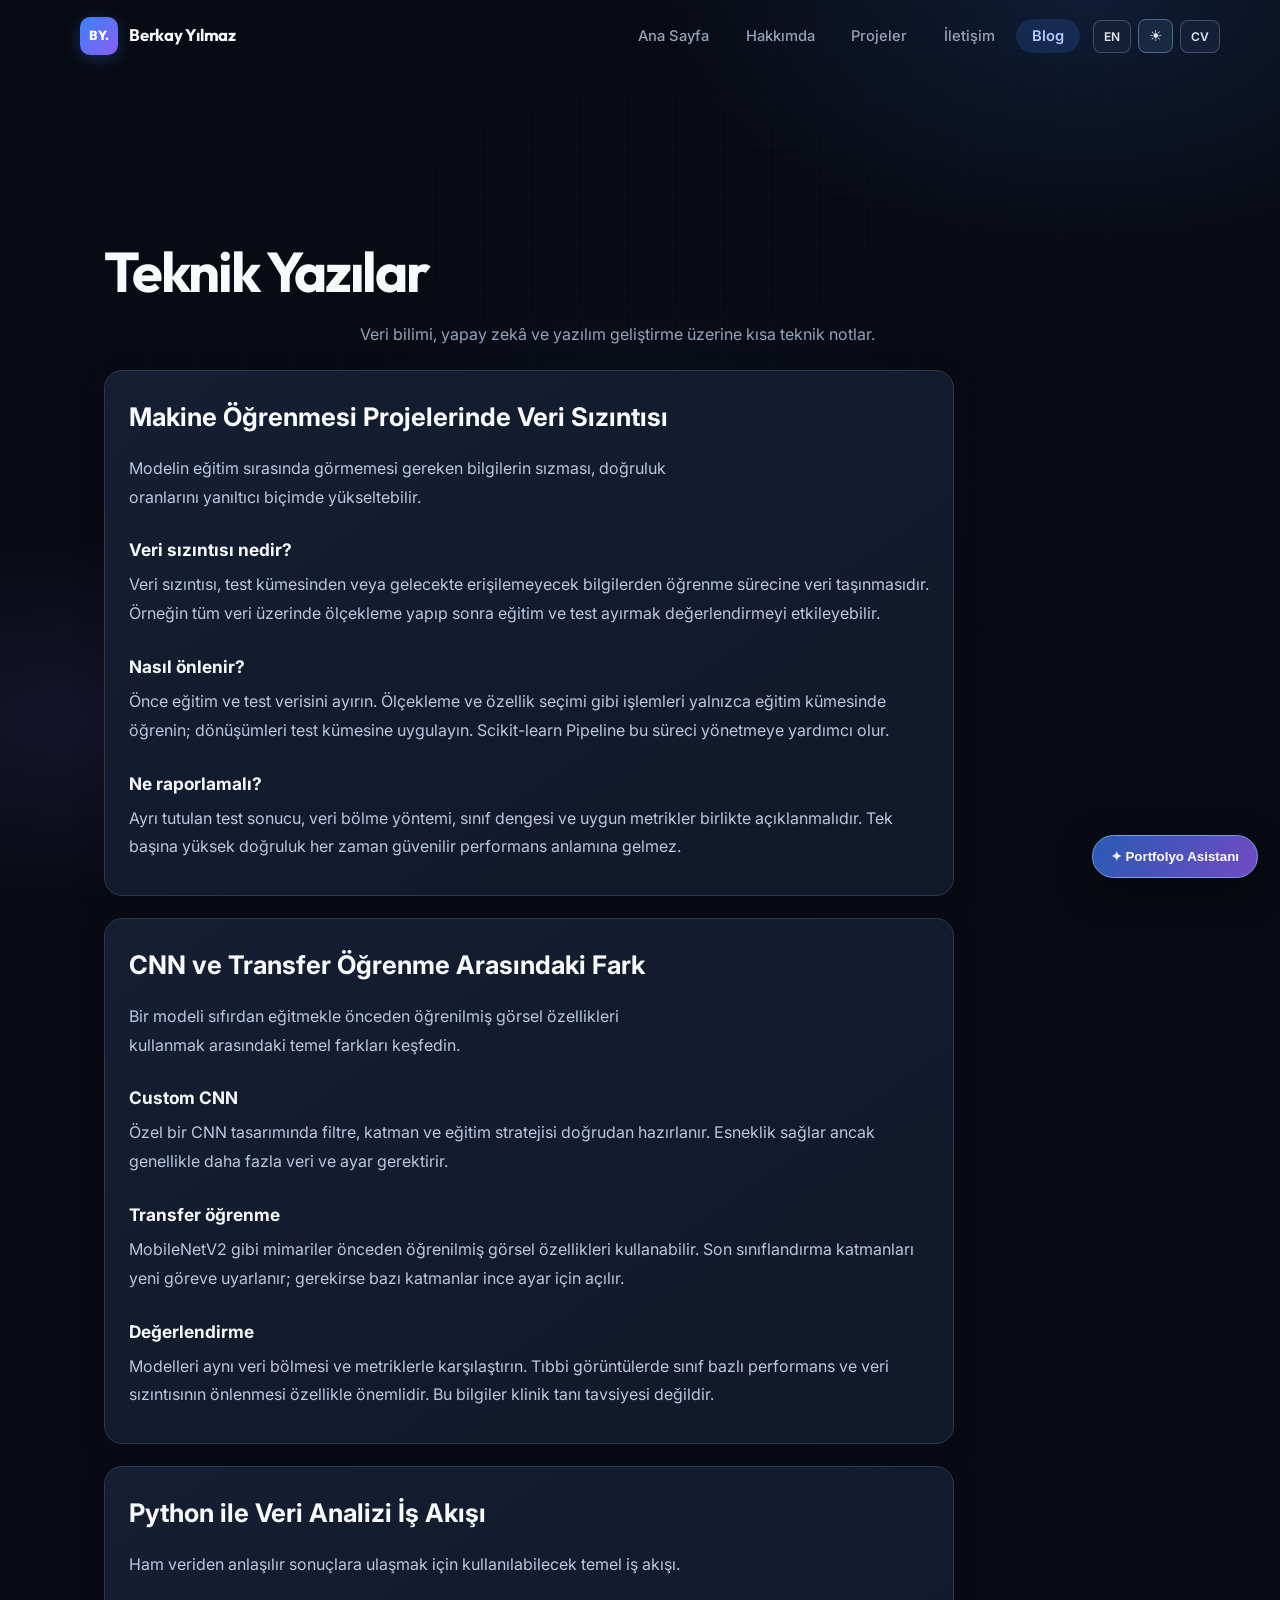
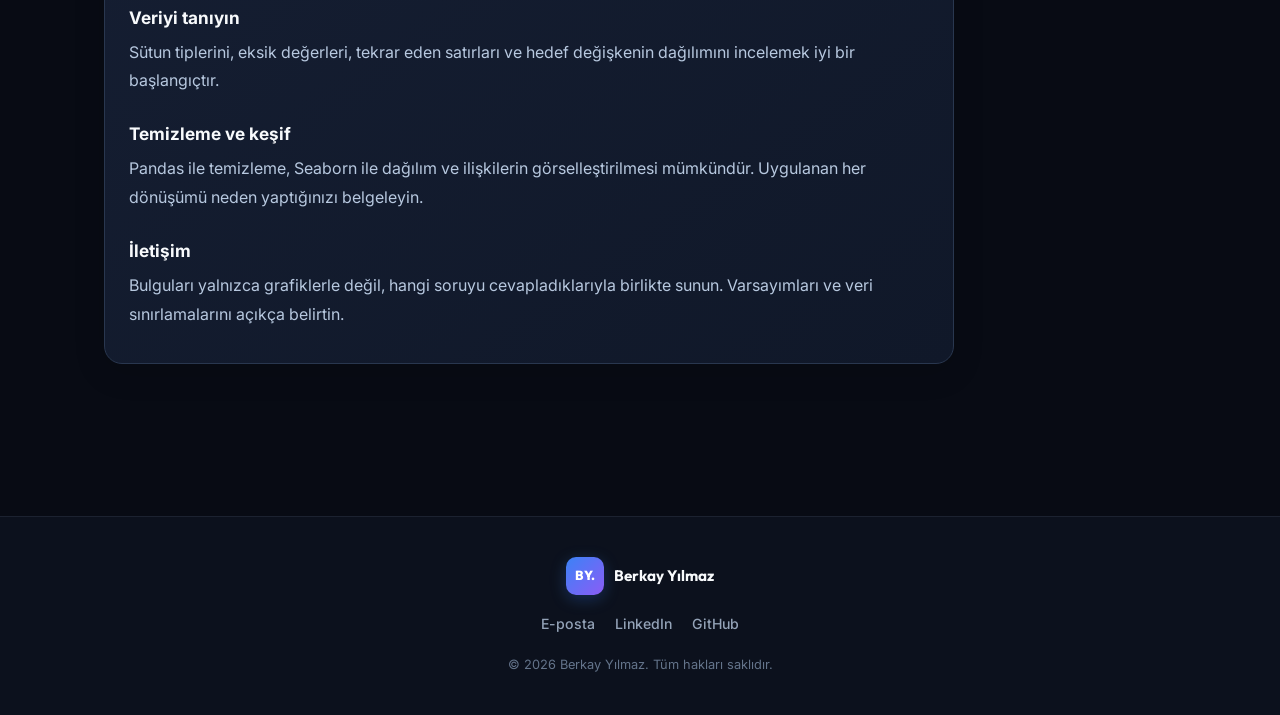
==== commit e55e27f9: "Add files via upload" ====
--- a/blog.html
+++ b/blog.html
@@ -44,7 +44,7 @@
 <li><a class="" data-translate="Ana Sayfa" href="index.html">Ana Sayfa</a></li>
 <li><a class="" data-translate="Hakkımda" href="hakkimda.html">Hakkımda</a></li>
 <li><a class="" data-translate="Projeler" href="projeler.html">Projeler</a></li>
-<li><a class="" data-translate="İletişim" href="#iletisim">İletişim</a></li><li><a class="active" href="blog.html">Blog</a></li>
+<li><a class="" data-translate="İletişim" href="index.html#iletisim">İletişim</a></li><li><a class="active" href="blog.html">Blog</a></li>
 </ul>
 </div>
 <div class="header-extras"><button aria-label="Switch language" class="lang-switch" id="lang-switch" type="button">EN</button><button aria-label="Açık ve koyu temayı değiştir" class="theme-switch" id="theme-switch" title="Temayı değiştir" type="button">☀</button><a class="mini-cv" href="hakkimda.html#cv">CV</a></div>
--- a/style.css
+++ b/style.css
@@ -1673,3 +1673,14 @@
 html[data-theme="light"] body{background:#f6f8ff;color:#182c44}html[data-theme="light"] .site-header{background:#f6f8ffed;border-bottom:1px solid #d7e0ef}html[data-theme="light"] .nav-links a,html[data-theme="light"] .brand,html[data-theme="light"] .section-title,html[data-theme="light"] .hero-content h1,html[data-theme="light"] h2,html[data-theme="light"] h3{color:#15243d}html[data-theme="light"] .info-card,html[data-theme="light"] .project-card,html[data-theme="light"] .expertise-card,html[data-theme="light"] .about-card{background:#fff;color:#25344c;border-color:#d2ddee;box-shadow:0 6px 28px #1a325211}html[data-theme="light"] .info-card p,html[data-theme="light"] .section-desc,html[data-theme="light"] .hero-lead{color:#475569}html[data-theme="light"] .info-card h3{color:#14243b}html[data-theme="light"] .lang-switch,html[data-theme="light"] .mini-cv,html[data-theme="light"] .theme-switch{background:#e8effb;color:#1b3355;border-color:#acbfdc}html[data-theme="light"] .site-footer{background:#e9eff8;color:#263951}html[data-theme="light"] .tech-pill{color:#17375a;background:#eaf1fd;border-color:#b7c8e1}html[data-theme="light"] .tech-pill.selected{background:#d2e4ff}html[data-theme="light"] #assistant-panel{background:#fff;color:#15243d;border-color:#8ca9d2}html[data-theme="light"] .assistant-head,html[data-theme="light"] #assistant-form{background:#e8eef9}html[data-theme="light"] .assistant-head button{color:#1b3355}html[data-theme="light"] .assistant-context{color:#334a69}html[data-theme="light"] .chat-msg.bot{background:#e7effb;color:#15243d}html[data-theme="light"] .chat-msg.human{background:#2657ad;color:#fff}html[data-theme="light"] .assistant-suggestions button{background:#eaf0fb;color:#27436b}html[data-theme="light"] #assistant-input{background:#fff;color:#1f3049;border-color:#acbfdc}html[data-theme="light"] #regression-canvas{background:#eaf1fc}html[data-theme="light"] .modal-dialog{background:#fff;color:#172943}html[data-theme="light"] .project-desc,html[data-theme="light"] .project-meta{color:#4a5a73}html[data-theme="light"] a:focus-visible,html[data-theme="dark"] a:focus-visible,button:focus-visible{outline:3px solid #6aaafc;outline-offset:3px}
 @media(max-width:820px){.header-extras{right:65px;top:14px}.nav-inner{padding-right:160px}.header-extras button{min-height:35px}.nav-links{z-index:12}}@media(max-width:390px){.header-extras{right:60px;gap:4px}.mini-cv{display:none}}
 @media(prefers-reduced-motion:reduce){.info-card,.repo-card,.blog-article{transition:none!important}}
+
+/* V3.1: Consistent Blog navigation and accessible themes. */
+html[data-theme="dark"] .nav-links a[href="blog.html"]{color:#e5edff;opacity:1;visibility:visible}
+html[data-theme="dark"] .nav-links a[href="blog.html"].active{color:#b4caff;background:rgba(59,130,246,.17)}
+html[data-theme="light"] .nav-links a[href="blog.html"]{color:#1d3454;opacity:1;visibility:visible}
+html[data-theme="light"] .nav-links a[href="blog.html"].active{color:#1d4ed8;background:#e4eeff}
+html[data-theme="light"] .nav-links.is-open{background:rgba(248,250,255,.98);border-bottom-color:#d7e0ef}
+html[data-theme="dark"] .blog-article{color:#e2e8f0}
+html[data-theme="dark"] .blog-article p{color:#b7c8df}
+html[data-theme="light"] .blog-article p{color:#475569}
+@media(max-width:768px){.nav-links a[href="blog.html"]{display:block;width:100%;}}
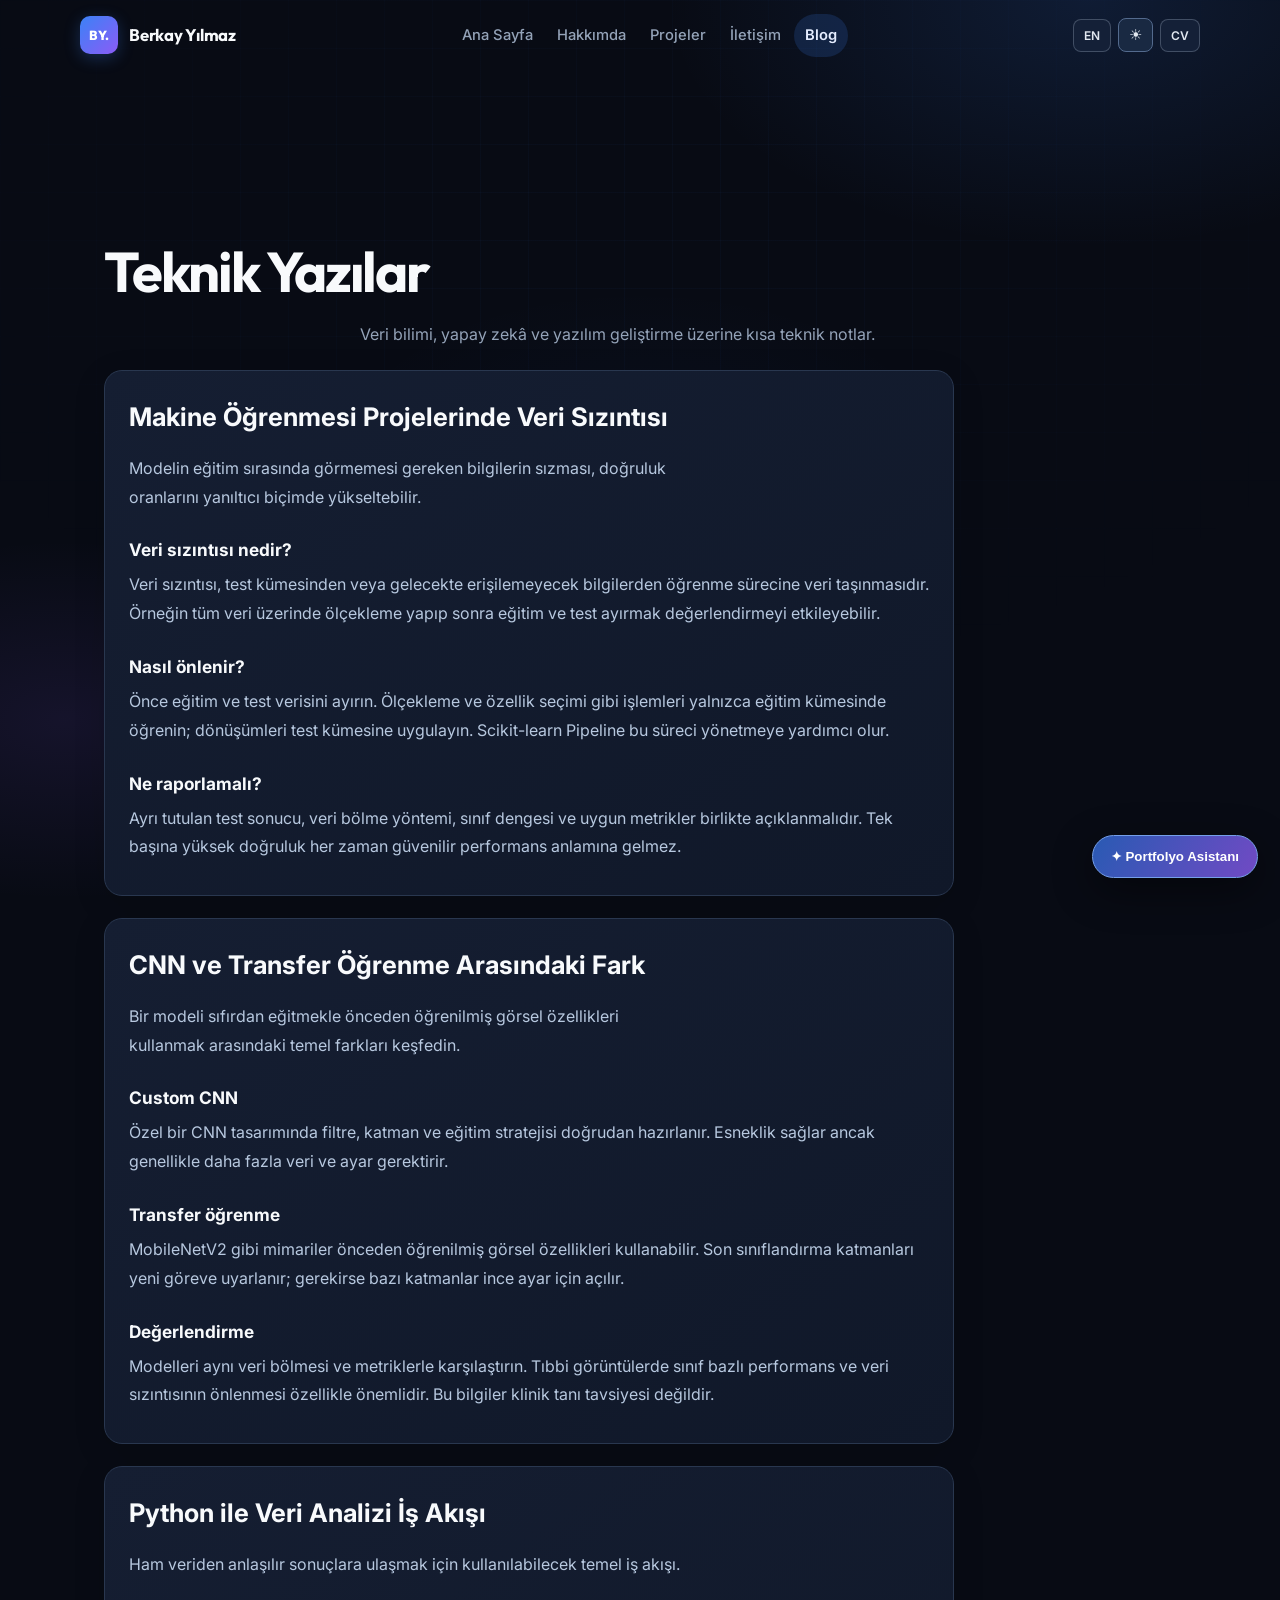
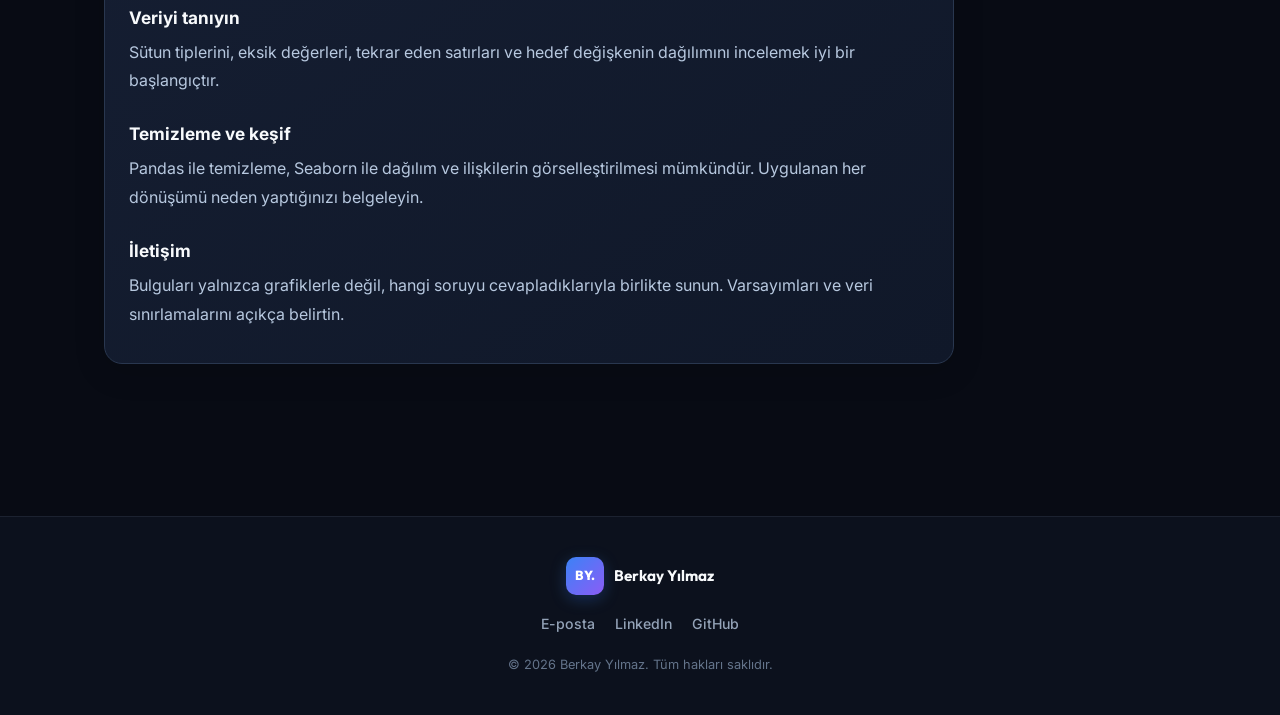
==== commit adc86111: "Add files via upload" ====
--- a/blog.html
+++ b/blog.html
@@ -46,8 +46,8 @@
 <li><a class="" data-translate="Projeler" href="projeler.html">Projeler</a></li>
 <li><a class="" data-translate="İletişim" href="index.html#iletisim">İletişim</a></li><li><a class="active" href="blog.html">Blog</a></li>
 </ul>
-</div>
-<div class="header-extras"><button aria-label="Switch language" class="lang-switch" id="lang-switch" type="button">EN</button><button aria-label="Açık ve koyu temayı değiştir" class="theme-switch" id="theme-switch" title="Temayı değiştir" type="button">☀</button><a class="mini-cv" href="hakkimda.html#cv">CV</a></div>
+<div class="header-extras"><button aria-label="Switch language" class="lang-switch" id="lang-switch" type="button">EN</button><button aria-label="Açık ve koyu temayı değiştir" class="theme-switch" id="theme-switch" title="Temayı değiştir" type="button">☀</button><a class="mini-cv" href="hakkimda.html#cv">CV</a></div></div>
+
 </header>
 <main class="blog-main" id="content"><section class="container extras-section"><h1 data-blog-en="Technical Articles" data-blog-tr="Teknik Yazılar">Teknik Yazılar</h1><p class="section-desc" data-blog-en="Short technical notes on data science, AI and software development." data-blog-tr="Veri bilimi, yapay zekâ ve yazılım geliştirme üzerine kısa teknik notlar.">Veri bilimi, yapay zekâ ve yazılım geliştirme üzerine kısa teknik notlar.</p><article class="info-card blog-article" id="ml"><h2 data-blog-en="Data Leakage in Machine Learning Projects" data-blog-tr="Makine Öğrenmesi Projelerinde Veri Sızıntısı">Makine Öğrenmesi Projelerinde Veri Sızıntısı</h2><p class="section-desc" data-blog-en="When test information leaks into training, accuracy can look better than a model’s real-world performance." data-blog-tr="Modelin eğitim sırasında görmemesi gereken bilgilerin sızması, doğruluk oranlarını yanıltıcı biçimde yükseltebilir.">Modelin eğitim sırasında görmemesi gereken bilgilerin sızması, doğruluk oranlarını yanıltıcı biçimde yükseltebilir.</p><h3 data-blog-en="What is data leakage?" data-blog-tr="Veri sızıntısı nedir?">Veri sızıntısı nedir?</h3><p data-blog-en="Data leakage happens when training inadvertently uses information from a test set or the future. For example, scaling all data before splitting may contaminate evaluation." data-blog-tr="Veri sızıntısı, test kümesinden veya gelecekte erişilemeyecek bilgilerden öğrenme sürecine veri taşınmasıdır. Örneğin tüm veri üzerinde ölçekleme yapıp sonra eğitim ve test ayırmak değerlendirmeyi etkileyebilir.">Veri sızıntısı, test kümesinden veya gelecekte erişilemeyecek bilgilerden öğrenme sürecine veri taşınmasıdır. Örneğin tüm veri üzerinde ölçekleme yapıp sonra eğitim ve test ayırmak değerlendirmeyi etkileyebilir.</p><h3 data-blog-en="How can it be prevented?" data-blog-tr="Nasıl önlenir?">Nasıl önlenir?</h3><p data-blog-en="Split train and test data first. Fit preprocessing and feature selection only on the training split, then transform the test set. Scikit-learn pipelines help manage this safely." data-blog-tr="Önce eğitim ve test verisini ayırın. Ölçekleme ve özellik seçimi gibi işlemleri yalnızca eğitim kümesinde öğrenin; dönüşümleri test kümesine uygulayın. Scikit-learn Pipeline bu süreci yönetmeye yardımcı olur.">Önce eğitim ve test verisini ayırın. Ölçekleme ve özellik seçimi gibi işlemleri yalnızca eğitim kümesinde öğrenin; dönüşümleri test kümesine uygulayın. Scikit-learn Pipeline bu süreci yönetmeye yardımcı olur.</p><h3 data-blog-en="What should you report?" data-blog-tr="Ne raporlamalı?">Ne raporlamalı?</h3><p data-blog-en="Report the held-out test result, splitting approach, class balance and appropriate evaluation metrics. High accuracy alone does not always imply reliable performance." data-blog-tr="Ayrı tutulan test sonucu, veri bölme yöntemi, sınıf dengesi ve uygun metrikler birlikte açıklanmalıdır. Tek başına yüksek doğruluk her zaman güvenilir performans anlamına gelmez.">Ayrı tutulan test sonucu, veri bölme yöntemi, sınıf dengesi ve uygun metrikler birlikte açıklanmalıdır. Tek başına yüksek doğruluk her zaman güvenilir performans anlamına gelmez.</p></article><article class="info-card blog-article" id="cnn"><h2 data-blog-en="CNNs vs Transfer Learning" data-blog-tr="CNN ve Transfer Öğrenme Arasındaki Fark">CNN ve Transfer Öğrenme Arasındaki Fark</h2><p class="section-desc" data-blog-en="Explore the difference between training a CNN from scratch and reusing pretrained visual features." data-blog-tr="Bir modeli sıfırdan eğitmekle önceden öğrenilmiş görsel özellikleri kullanmak arasındaki temel farkları keşfedin.">Bir modeli sıfırdan eğitmekle önceden öğrenilmiş görsel özellikleri kullanmak arasındaki temel farkları keşfedin.</p><h3 data-blog-en="Custom CNN" data-blog-tr="Custom CNN">Custom CNN</h3><p data-blog-en="A custom CNN gives you direct control of layers, filters and training strategy. This offers flexibility but usually requires more data and tuning." data-blog-tr="Özel bir CNN tasarımında filtre, katman ve eğitim stratejisi doğrudan hazırlanır. Esneklik sağlar ancak genellikle daha fazla veri ve ayar gerektirir.">Özel bir CNN tasarımında filtre, katman ve eğitim stratejisi doğrudan hazırlanır. Esneklik sağlar ancak genellikle daha fazla veri ve ayar gerektirir.</p><h3 data-blog-en="Transfer learning" data-blog-tr="Transfer öğrenme">Transfer öğrenme</h3><p data-blog-en="Architectures such as MobileNetV2 can reuse pretrained image representations. Their classification layers are adapted to a new task, with optional fine-tuning." data-blog-tr="MobileNetV2 gibi mimariler önceden öğrenilmiş görsel özellikleri kullanabilir. Son sınıflandırma katmanları yeni göreve uyarlanır; gerekirse bazı katmanlar ince ayar için açılır.">MobileNetV2 gibi mimariler önceden öğrenilmiş görsel özellikleri kullanabilir. Son sınıflandırma katmanları yeni göreve uyarlanır; gerekirse bazı katmanlar ince ayar için açılır.</p><h3 data-blog-en="Evaluation" data-blog-tr="Değerlendirme">Değerlendirme</h3><p data-blog-en="Compare models with the same data split and metrics. Per-class performance and leakage prevention matter especially in medical imaging. This is not clinical diagnostic advice." data-blog-tr="Modelleri aynı veri bölmesi ve metriklerle karşılaştırın. Tıbbi görüntülerde sınıf bazlı performans ve veri sızıntısının önlenmesi özellikle önemlidir. Bu bilgiler klinik tanı tavsiyesi değildir.">Modelleri aynı veri bölmesi ve metriklerle karşılaştırın. Tıbbi görüntülerde sınıf bazlı performans ve veri sızıntısının önlenmesi özellikle önemlidir. Bu bilgiler klinik tanı tavsiyesi değildir.</p></article><article class="info-card blog-article" id="python"><h2 data-blog-en="A Practical Python Data Analysis Workflow" data-blog-tr="Python ile Veri Analizi İş Akışı">Python ile Veri Analizi İş Akışı</h2><p class="section-desc" data-blog-en="A practical workflow for moving from raw datasets to understandable insights." data-blog-tr="Ham veriden anlaşılır sonuçlara ulaşmak için kullanılabilecek temel iş akışı.">Ham veriden anlaşılır sonuçlara ulaşmak için kullanılabilecek temel iş akışı.</p><h3 data-blog-en="Explore the data" data-blog-tr="Veriyi tanıyın">Veriyi tanıyın</h3><p data-blog-en="Start by inspecting column types, missing values, duplicated rows and the target distribution." data-blog-tr="Sütun tiplerini, eksik değerleri, tekrar eden satırları ve hedef değişkenin dağılımını incelemek iyi bir başlangıçtır.">Sütun tiplerini, eksik değerleri, tekrar eden satırları ve hedef değişkenin dağılımını incelemek iyi bir başlangıçtır.</p><h3 data-blog-en="Cleaning and exploration" data-blog-tr="Temizleme ve keşif">Temizleme ve keşif</h3><p data-blog-en="Use Pandas for cleaning and Seaborn to visualise distributions and relationships. Document why each transformation was applied." data-blog-tr="Pandas ile temizleme, Seaborn ile dağılım ve ilişkilerin görselleştirilmesi mümkündür. Uygulanan her dönüşümü neden yaptığınızı belgeleyin.">Pandas ile temizleme, Seaborn ile dağılım ve ilişkilerin görselleştirilmesi mümkündür. Uygulanan her dönüşümü neden yaptığınızı belgeleyin.</p><h3 data-blog-en="Communication" data-blog-tr="İletişim">İletişim</h3><p data-blog-en="Show not just charts but which questions they answer. State assumptions and data limitations clearly." data-blog-tr="Bulguları yalnızca grafiklerle değil, hangi soruyu cevapladıklarıyla birlikte sunun. Varsayımları ve veri sınırlamalarını açıkça belirtin.">Bulguları yalnızca grafiklerle değil, hangi soruyu cevapladıklarıyla birlikte sunun. Varsayımları ve veri sınırlamalarını açıkça belirtin.</p></article></section></main>
 <footer class="site-footer">
--- a/style.css
+++ b/style.css
@@ -1684,3 +1684,24 @@
 html[data-theme="dark"] .blog-article p{color:#b7c8df}
 html[data-theme="light"] .blog-article p{color:#475569}
 @media(max-width:768px){.nav-links a[href="blog.html"]{display:block;width:100%;}}
+
+/* V3.2: Keep all navigation links visible in both themes.
+   The action controls now participate in the flex layout, rather than
+   absolutely covering the final (Blog) link. */
+.site-header .nav-inner{padding-right:0;gap:12px;min-width:0}
+.site-header .header-extras{position:static;top:auto;right:auto;flex:0 0 auto;margin-left:10px;z-index:auto;display:flex;align-items:center;gap:7px}
+.site-header .nav-links{min-width:0;flex:0 1 auto;gap:2px}
+.site-header .nav-links a{display:block;white-space:nowrap;padding:9px 11px;color:var(--text-secondary);opacity:1;visibility:visible}
+html[data-theme="dark"] .site-header .nav-links a[href="blog.html"]{color:#e5edff}
+html[data-theme="light"] .site-header .nav-links a[href="blog.html"]{color:#1d3454}
+@media(max-width:1070px){.site-header .brand-text{display:none}.site-header .nav-links a{font-size:13px;padding:9px 8px}}
+@media(max-width:768px){
+ .site-header .nav-inner{gap:8px}
+ .site-header .header-extras{order:1;margin-left:auto}
+ .site-header .nav-toggle-btn{order:2;flex-shrink:0}
+ .site-header .nav-links{display:flex;position:fixed;left:0;right:0;top:var(--nav-height);width:100%;flex-direction:column;align-items:stretch;z-index:280;background:var(--bg-surface);border-bottom:1px solid var(--border);padding:12px 18px;gap:4px}
+ .site-header .nav-links a{width:100%;padding:12px 14px;font-size:15px;text-align:left}
+ html[data-theme="light"] .site-header .nav-links{background:#f6f8ff}
+ html[data-theme="dark"] .site-header .nav-links{background:#101624}
+}
+@media(max-width:390px){.site-header .header-extras .mini-cv{display:none}.site-header .header-extras{gap:4px}}
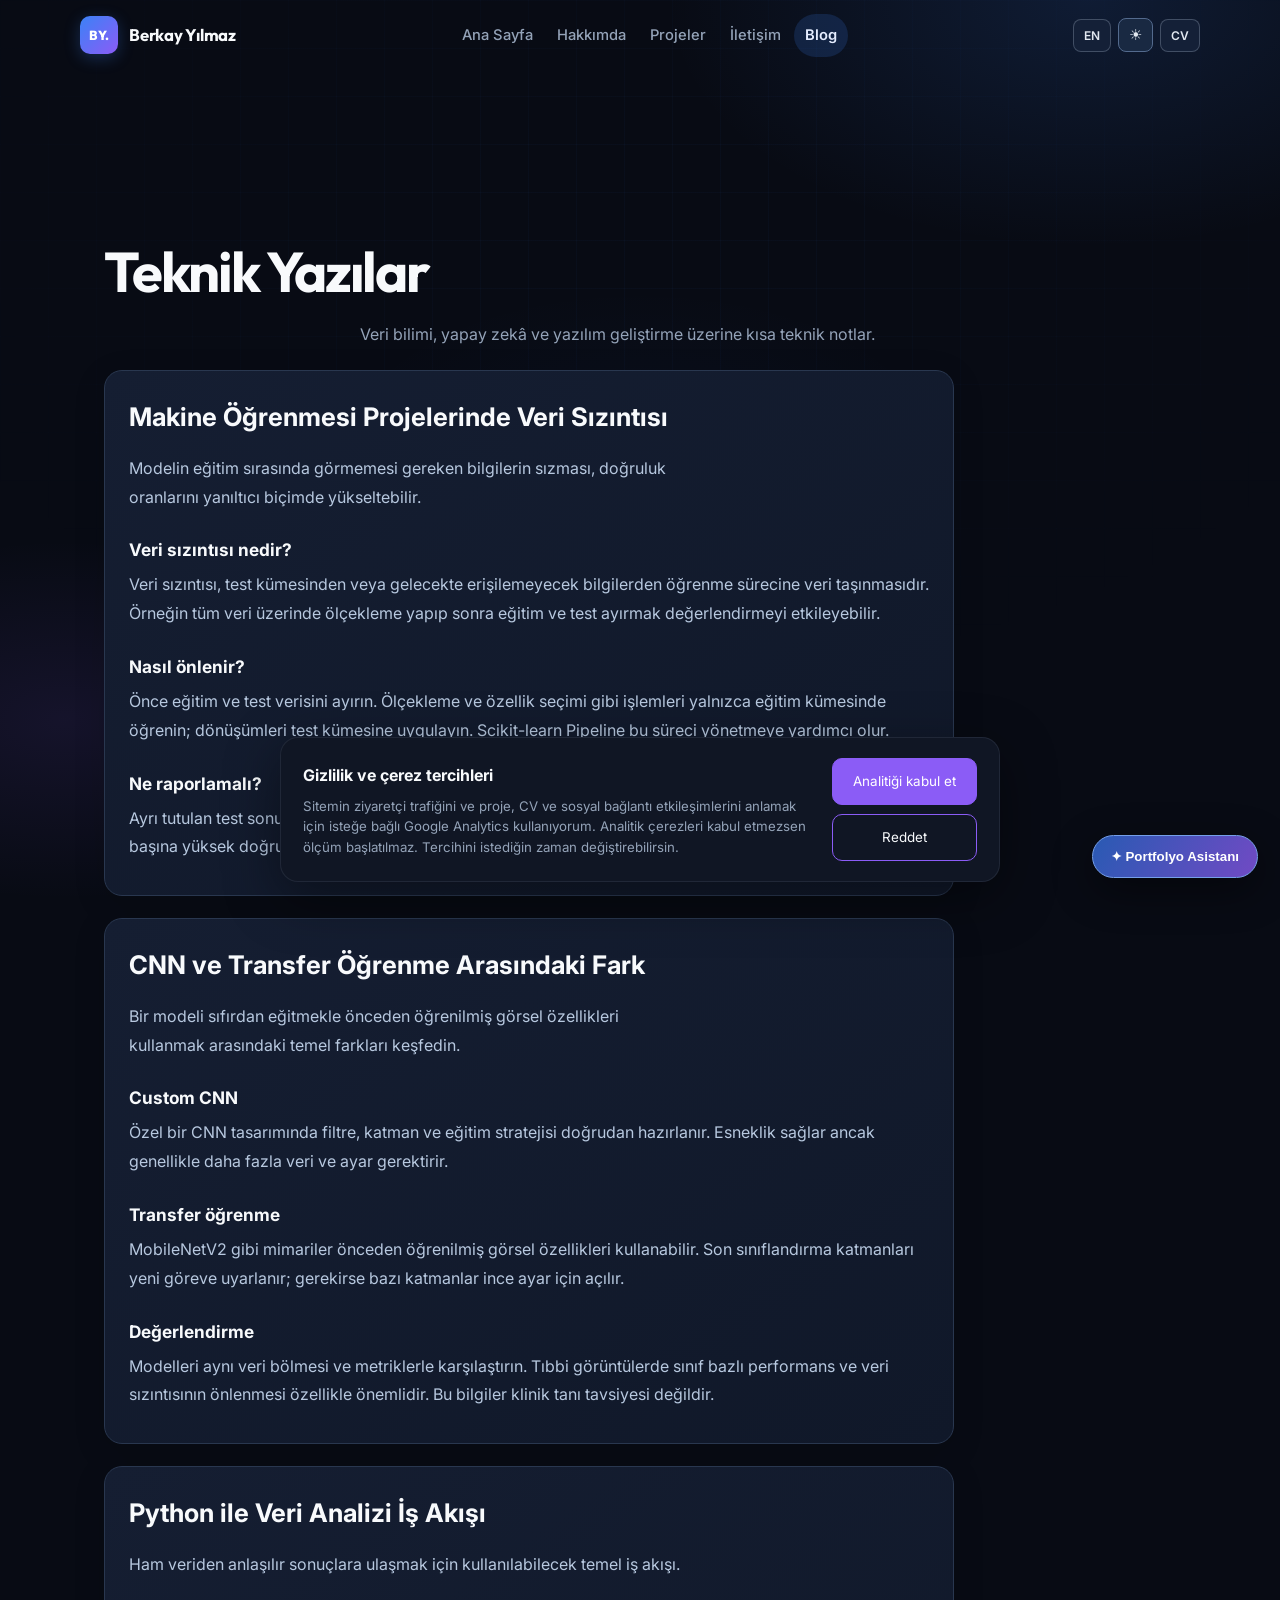
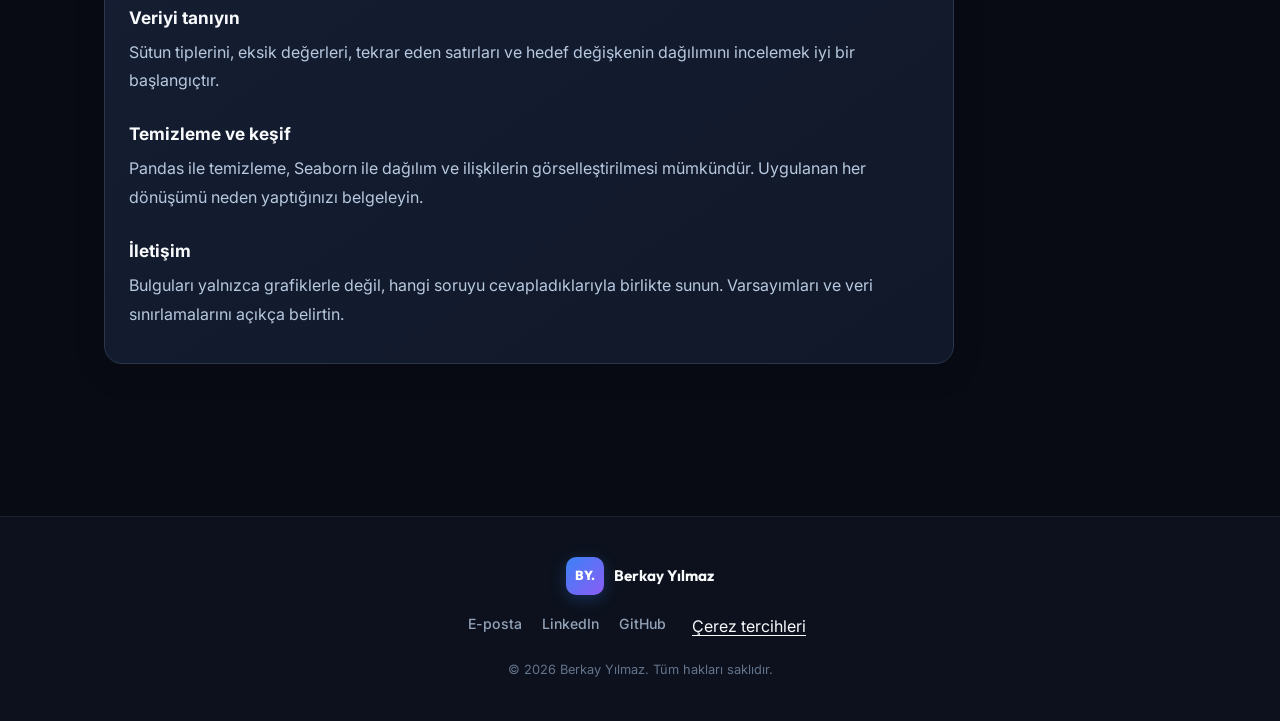
==== commit 095dab22: "Add files via upload" ====
--- a/blog.html
+++ b/blog.html
@@ -68,5 +68,6 @@
 <script defer="" src="script.js"></script>
 <script defer="" src="enhancements.js"></script>
 <script defer="" src="theme.js"></script>
+<script defer src="analytics-consent.js"></script>
 </body>
 </html>
--- a/style.css
+++ b/style.css
@@ -1705,3 +1705,7 @@
  html[data-theme="dark"] .site-header .nav-links{background:#101624}
 }
 @media(max-width:390px){.site-header .header-extras .mini-cv{display:none}.site-header .header-extras{gap:4px}}
+
+/* Optional analytics consent — visible in both themes */
+.privacy-consent{position:fixed;z-index:99999;bottom:18px;left:18px;right:18px;max-width:720px;margin:auto;padding:20px 22px;border-radius:18px;display:flex;align-items:center;gap:16px;justify-content:space-between;background:var(--bg-surface,#151c2e);color:var(--text-primary,#f8fafc);border:1px solid var(--border,rgba(148,163,184,.3));box-shadow:0 15px 55px rgba(0,0,0,.4)}
+.privacy-consent[hidden]{display:none!important}.privacy-copy{min-width:0;flex:1}.privacy-copy strong{display:block;margin-bottom:7px;font-size:1rem}.privacy-copy p{font-size:.83rem;line-height:1.55;margin:0;color:var(--text-secondary,var(--text-primary,#ddd))}.privacy-actions{display:flex;flex-direction:column;gap:9px;min-width:145px}.privacy-actions button{padding:11px 15px;border-radius:10px;font:inherit;font-size:.84rem;cursor:pointer;border:1px solid var(--accent,#3b82f6)}.privacy-accept{background:var(--accent,#3b82f6);color:#fff}.privacy-reject{background:transparent;color:inherit}.privacy-settings{background:none;border:0;color:inherit;font:inherit;font-size:inherit;cursor:pointer;text-decoration:underline;text-underline-offset:3px}.privacy-settings:hover{opacity:.8}.privacy-actions button:focus-visible,.privacy-settings:focus-visible{outline:3px solid #60a5fa;outline-offset:3px}@media(max-width:580px){.privacy-consent{flex-direction:column;align-items:stretch;bottom:10px;left:10px;right:10px;padding:16px}.privacy-actions{flex-direction:row}.privacy-actions button{flex:1}}
